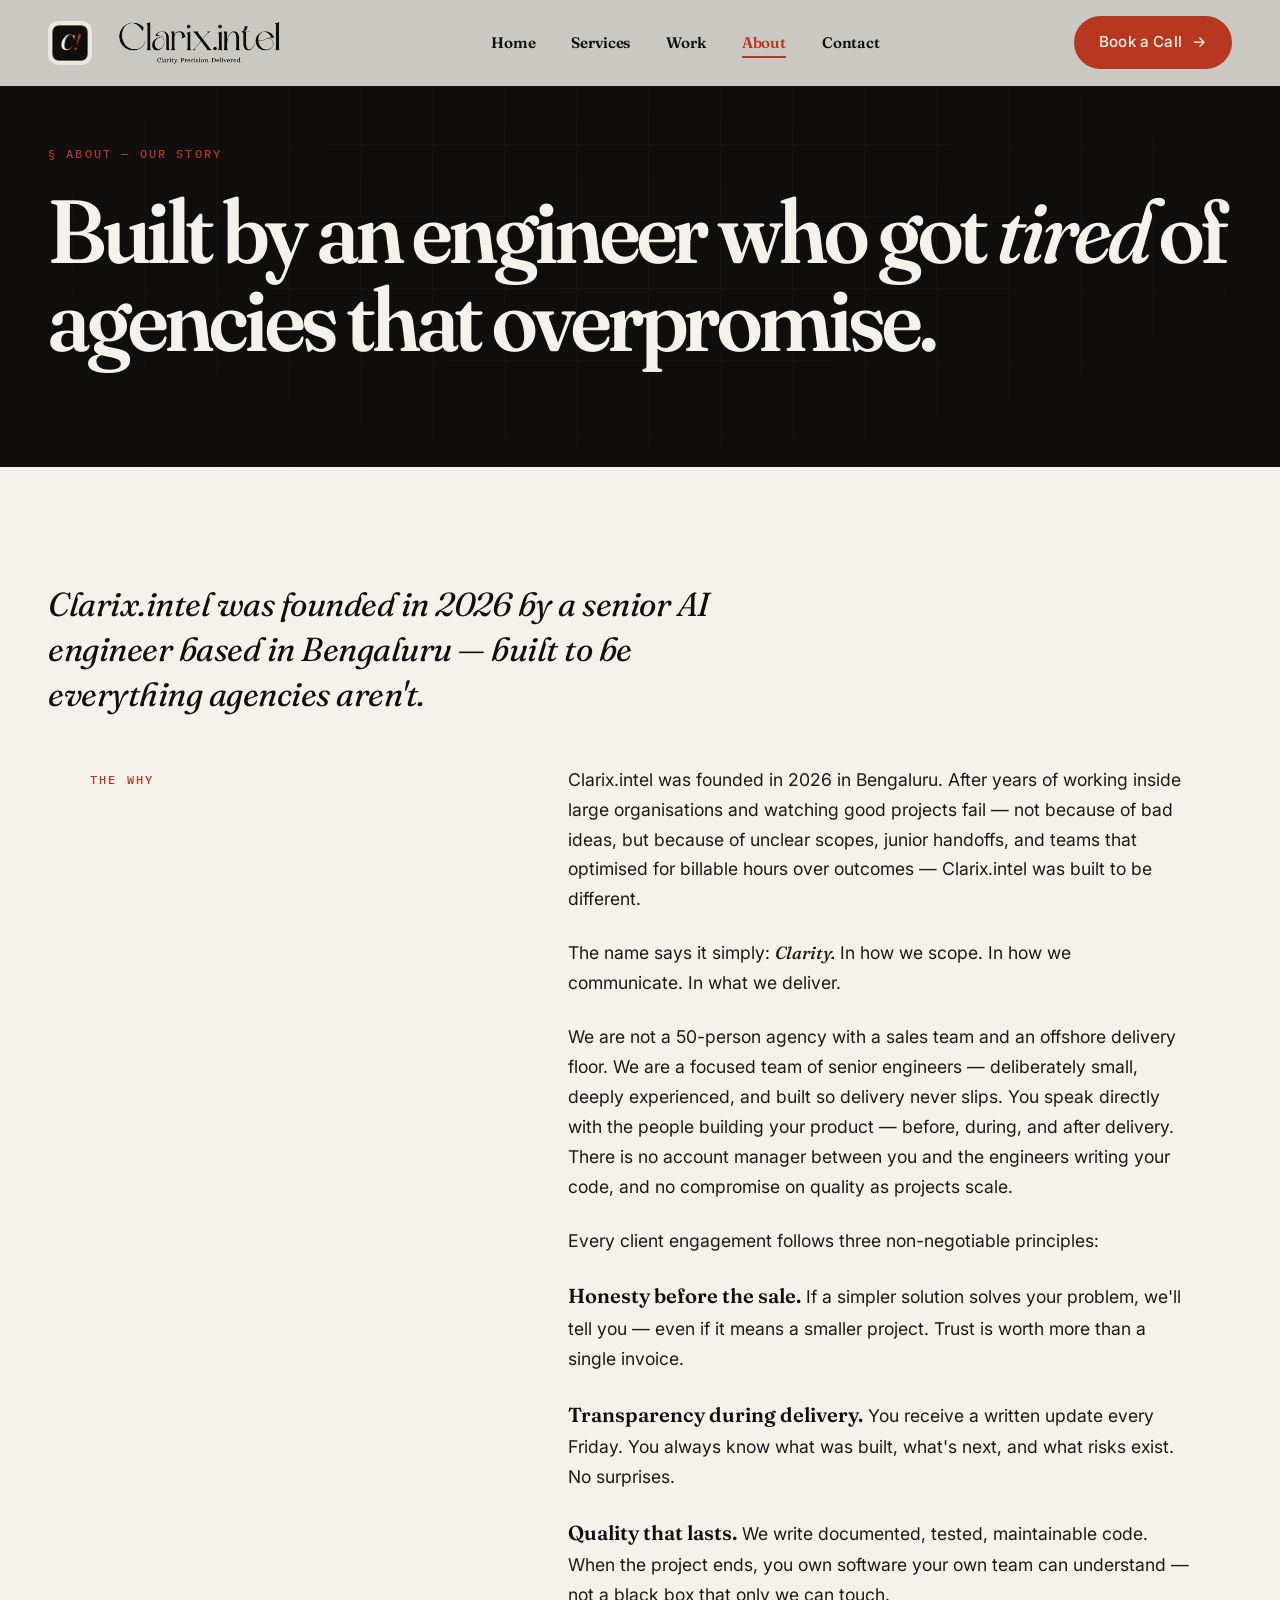
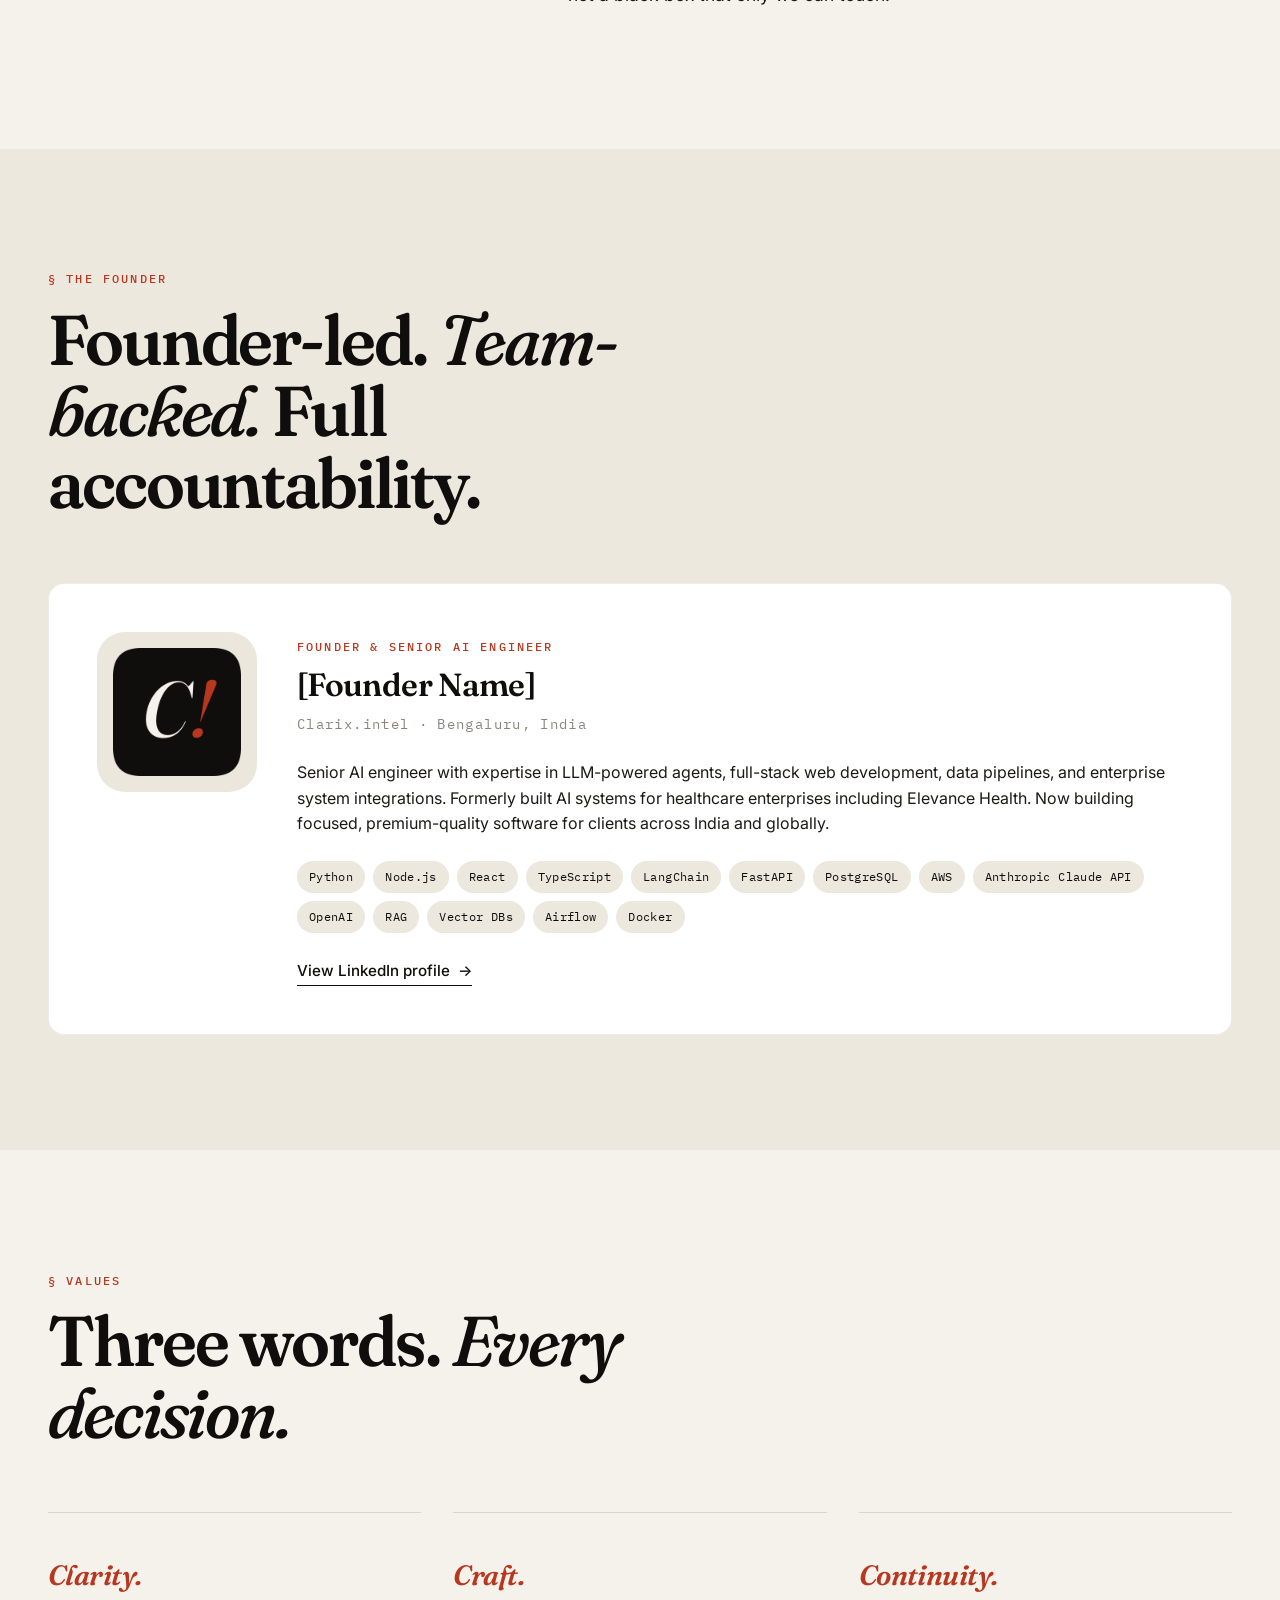
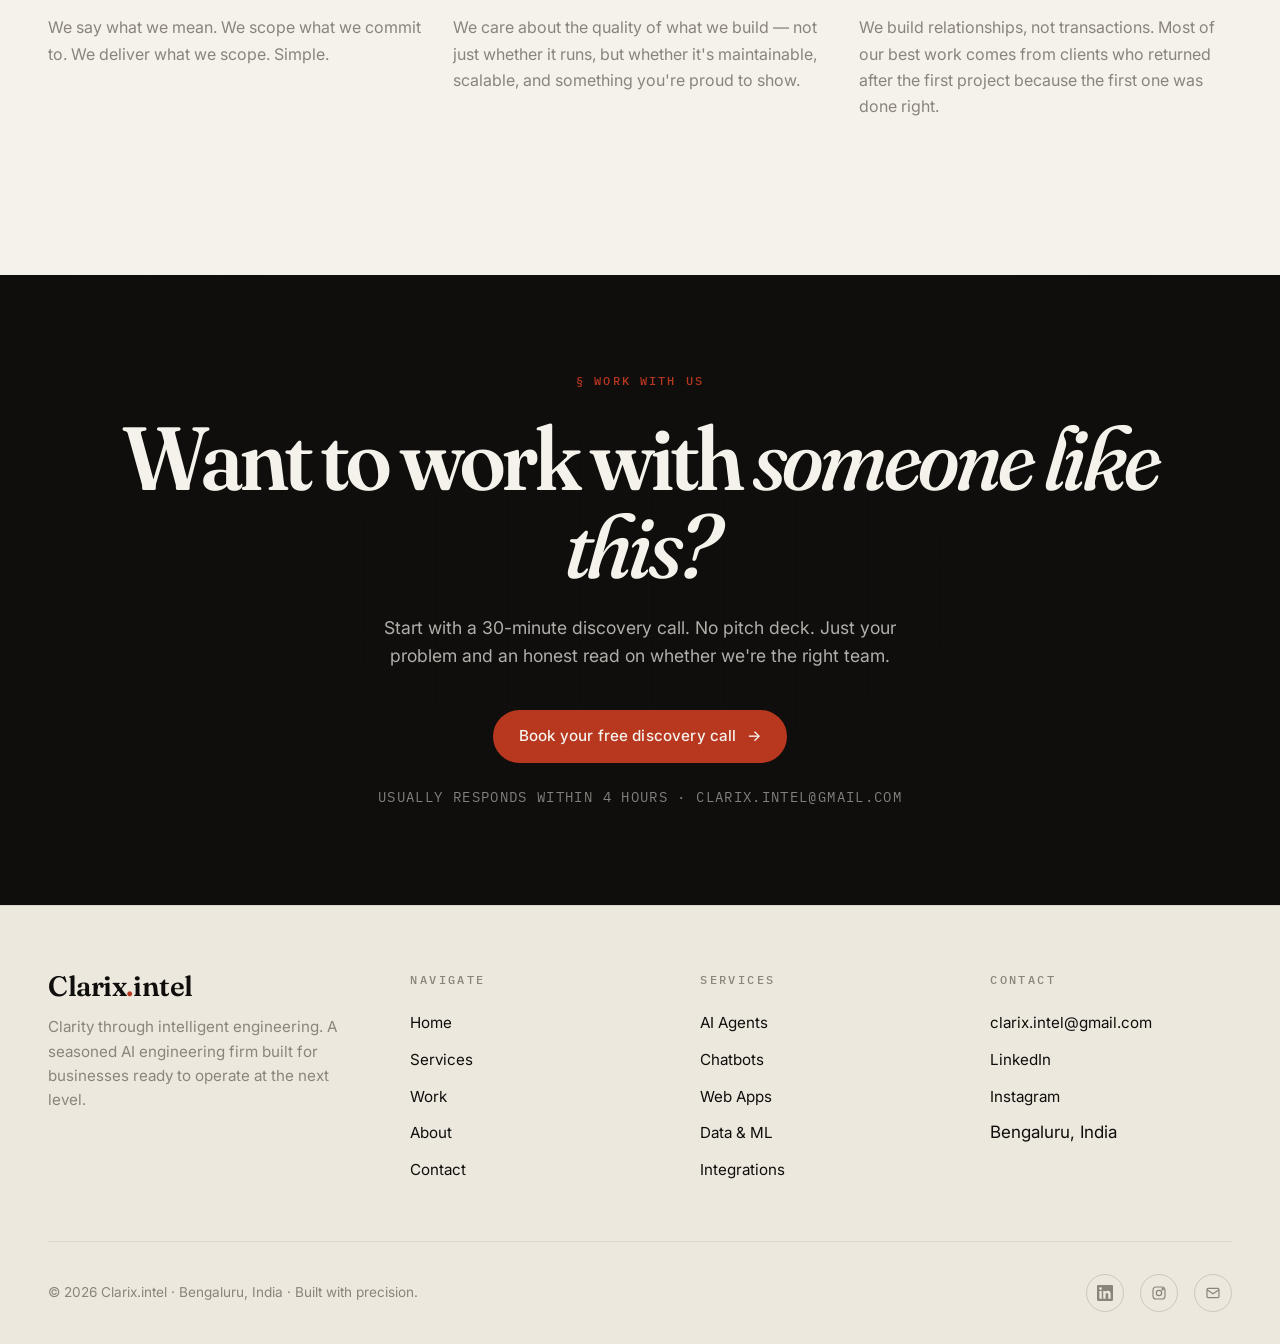
==== Portfolio/about.html @ 2ab8d665 "add Clarix project files" ====
<!DOCTYPE html>
<html lang="en">
<head>
    <meta charset="UTF-8" />
    <meta name="viewport" content="width=device-width, initial-scale=1.0" />
    <title>About — Clarix.intel</title>
    <meta name="description" content="Clarix.intel was founded in 2026 by a senior AI engineer based in Bengaluru, built for clarity, craft, and continuity." />
    <link rel="preconnect" href="https://fonts.googleapis.com" />
    <link rel="preconnect" href="https://fonts.gstatic.com" crossorigin />
    <link href="https://fonts.googleapis.com/css2?family=Fraunces:ital,opsz,wght,SOFT,WONK@0,9..144,300..700,0..100,0..1;1,9..144,300..700,0..100,0..1&family=Inter:wght@300;400;500;600;700&family=IBM+Plex+Mono:wght@400;500;600&display=swap" rel="stylesheet" />
    <link rel="stylesheet" href="styles.css" />
</head>
<body data-page="about">

    <!-- NAV -->
    <nav class="nav">
        <div class="nav-inner">
            <a href="index.html" class="nav-brand" aria-label="Clarix.intel — home">
                <img class="nav-brand-mark" src="clarix-icon.png" alt="" />
                <img src="clarix-wordmark.png" alt="Clarix.intel" class="nav-brand-img" />
            </a>
            <ul class="nav-links">
                <li><a href="index.html" data-page="home">Home</a></li>
                <li><a href="services.html" data-page="services">Services</a></li>
                <li><a href="work.html" data-page="work">Work</a></li>
                <li><a href="about.html" data-page="about">About</a></li>
                <li><a href="contact.html" data-page="contact">Contact</a></li>
            </ul>
            <div class="nav-cta">
                <a href="contact.html" class="btn btn-rust">Book a Call <span class="arrow">→</span></a>
                <button class="nav-toggle" aria-label="Toggle menu">
                    <span></span><span></span><span></span>
                </button>
            </div>
        </div>
    </nav>

    <div class="mobile-menu">
        <a href="index.html" data-page="home">Home</a>
        <a href="services.html" data-page="services">Services</a>
        <a href="work.html" data-page="work">Work</a>
        <a href="about.html" data-page="about">About</a>
        <a href="contact.html" data-page="contact">Contact</a>
        <a href="contact.html" class="btn btn-rust">Book a Call →</a>
    </div>

    <!-- PAGE HEADER -->
    <header class="page-header">
        <div class="hero-grid-bg"></div>
        <div class="container page-header-inner">
            <span class="eyebrow eyebrow-rust mb-md reveal" style="display:block; margin-bottom:1.5rem;">§ ABOUT — OUR STORY</span>
            <h1 class="display-xl reveal reveal-delay-1">Built by an engineer who got <em>tired</em> of agencies that overpromise.</h1>
        </div>
    </header>

    <!-- ABOUT BODY -->
    <section class="section">
        <div class="container">
            <p class="about-lede reveal">Clarix.intel was founded in 2026 by a senior AI engineer based in Bengaluru — built to be everything agencies aren't.</p>

            <div class="about-body">
                <div class="reveal">
                    <span class="eyebrow eyebrow-rust">THE WHY</span>
                </div>
                <div class="reveal reveal-delay-1">
                    <p>Clarix.intel was founded in 2026 in Bengaluru. After years of working inside large organisations and watching good projects fail — not because of bad ideas, but because of unclear scopes, junior handoffs, and teams that optimised for billable hours over outcomes — Clarix.intel was built to be different.</p>

                    <p>The name says it simply: <em>Clarity.</em> In how we scope. In how we communicate. In what we deliver.</p>

                    <p>We are not a 50-person agency with a sales team and an offshore delivery floor. We are a focused team of senior engineers — deliberately small, deeply experienced, and built so delivery never slips. You speak directly with the people building your product — before, during, and after delivery. There is no account manager between you and the engineers writing your code, and no compromise on quality as projects scale.</p>

                    <p>Every client engagement follows three non-negotiable principles:</p>

                    <p><strong>Honesty before the sale.</strong> If a simpler solution solves your problem, we'll tell you — even if it means a smaller project. Trust is worth more than a single invoice.</p>

                    <p><strong>Transparency during delivery.</strong> You receive a written update every Friday. You always know what was built, what's next, and what risks exist. No surprises.</p>

                    <p><strong>Quality that lasts.</strong> We write documented, tested, maintainable code. When the project ends, you own software your own team can understand — not a black box that only we can touch.</p>
                </div>
            </div>
        </div>
    </section>

    <!-- FOUNDER CARD -->
    <section class="section section-cream-2">
        <div class="container">
            <div class="section-head reveal">
                <div class="section-head-text">
                    <span class="eyebrow eyebrow-rust">§ THE FOUNDER</span>
                    <h2 class="display-lg">Founder-led. <em>Team-backed.</em> Full accountability.</h2>
                </div>
            </div>

            <div class="founder-card reveal">
                <div class="founder-avatar"><img src="clarix-icon.png" alt="Clarix.intel mark" /></div>
                <div class="founder-info">
                    <span class="eyebrow eyebrow-rust">FOUNDER &amp; SENIOR AI ENGINEER</span>
                    <h3>[Founder Name]</h3>
                    <div class="role">Clarix.intel · Bengaluru, India</div>
                    <p>Senior AI engineer with expertise in LLM-powered agents, full-stack web development, data pipelines, and enterprise system integrations. Formerly built AI systems for healthcare enterprises including Elevance Health. Now building focused, premium-quality software for clients across India and globally.</p>
                    <div class="skill-tags">
                        <span>Python</span>
                        <span>Node.js</span>
                        <span>React</span>
                        <span>TypeScript</span>
                        <span>LangChain</span>
                        <span>FastAPI</span>
                        <span>PostgreSQL</span>
                        <span>AWS</span>
                        <span>Anthropic Claude API</span>
                        <span>OpenAI</span>
                        <span>RAG</span>
                        <span>Vector DBs</span>
                        <span>Airflow</span>
                        <span>Docker</span>
                    </div>
                    <a href="https://www.linkedin.com/in/clarix-intel-0b2a25404" target="_blank" rel="noopener" class="text-link">View LinkedIn profile <span>→</span></a>
                </div>
            </div>
        </div>
    </section>

    <!-- VALUES -->
    <section class="section">
        <div class="container">
            <div class="section-head reveal">
                <div class="section-head-text">
                    <span class="eyebrow eyebrow-rust">§ VALUES</span>
                    <h2 class="display-lg">Three words. <em>Every decision.</em></h2>
                </div>
            </div>

            <div class="grid grid-3">
                <div class="value-card reveal">
                    <h3><span>Clarity.</span></h3>
                    <p>We say what we mean. We scope what we commit to. We deliver what we scope. Simple.</p>
                </div>
                <div class="value-card reveal reveal-delay-1">
                    <h3><span>Craft.</span></h3>
                    <p>We care about the quality of what we build — not just whether it runs, but whether it's maintainable, scalable, and something you're proud to show.</p>
                </div>
                <div class="value-card reveal reveal-delay-2">
                    <h3><span>Continuity.</span></h3>
                    <p>We build relationships, not transactions. Most of our best work comes from clients who returned after the first project because the first one was done right.</p>
                </div>
            </div>
        </div>
    </section>

    <!-- BOTTOM CTA -->
    <section class="big-cta">
        <div class="hero-grid-bg" style="opacity:0.35"></div>
        <div class="container" style="position:relative; z-index:2">
            <div class="reveal">
                <span class="eyebrow eyebrow-rust mb-md" style="display:block; margin-bottom:1.5rem;">§ WORK WITH US</span>
                <h2 class="display-xl">Want to work with <em>someone like this?</em></h2>
                <p>Start with a 30-minute discovery call. No pitch deck. Just your problem and an honest read on whether we're the right team.</p>
                <a href="contact.html" class="btn btn-rust">Book your free discovery call <span class="arrow">→</span></a>
                <div class="small-note">USUALLY RESPONDS WITHIN 4 HOURS · CLARIX.INTEL@GMAIL.COM</div>
            </div>
        </div>
    </section>

    <!-- FOOTER -->
    <footer class="footer">
        <div class="container">
            <div class="footer-main">
                <div class="footer-brand">
                    <div class="display-sm">Clarix<span class="text-rust">.</span>intel</div>
                    <p>Clarity through intelligent engineering. A seasoned AI engineering firm built for businesses ready to operate at the next level.</p>
                </div>
                <div class="footer-col">
                    <h4>Navigate</h4>
                    <ul>
                        <li><a href="index.html">Home</a></li>
                        <li><a href="services.html">Services</a></li>
                        <li><a href="work.html">Work</a></li>
                        <li><a href="about.html">About</a></li>
                        <li><a href="contact.html">Contact</a></li>
                    </ul>
                </div>
                <div class="footer-col">
                    <h4>Services</h4>
                    <ul>
                        <li><a href="services.html#agents">AI Agents</a></li>
                        <li><a href="services.html#chatbots">Chatbots</a></li>
                        <li><a href="services.html#webapps">Web Apps</a></li>
                        <li><a href="services.html#data">Data &amp; ML</a></li>
                        <li><a href="services.html#integrations">Integrations</a></li>
                    </ul>
                </div>
                <div class="footer-col">
                    <h4>Contact</h4>
                    <ul>
                        <li><a href="mailto:clarix.intel@gmail.com">clarix.intel@gmail.com</a></li>
                        <li><a href="https://www.linkedin.com/in/clarix-intel-0b2a25404" target="_blank" rel="noopener">LinkedIn</a></li>
                        <li><a href="https://instagram.com/clarix.intel" target="_blank" rel="noopener">Instagram</a></li>
                        <li>Bengaluru, India</li>
                    </ul>
                </div>
            </div>
            <div class="footer-bottom">
                <span>© 2026 Clarix.intel · Bengaluru, India · Built with precision.</span>
                <div class="footer-socials">
                    <a href="https://www.linkedin.com/in/clarix-intel-0b2a25404" aria-label="LinkedIn" target="_blank" rel="noopener">
                        <svg width="16" height="16" viewBox="0 0 24 24" fill="currentColor"><path d="M20.45 20.45h-3.55v-5.57c0-1.33-.03-3.04-1.85-3.04-1.85 0-2.14 1.45-2.14 2.94v5.67H9.35V9h3.41v1.56h.05c.48-.9 1.64-1.85 3.37-1.85 3.6 0 4.27 2.37 4.27 5.45v6.29zM5.34 7.43a2.06 2.06 0 1 1 0-4.12 2.06 2.06 0 0 1 0 4.12zM7.12 20.45H3.56V9h3.56v11.45zM22.22 0H1.77C.79 0 0 .77 0 1.72v20.56C0 23.23.79 24 1.77 24h20.45C23.2 24 24 23.23 24 22.28V1.72C24 .77 23.2 0 22.22 0z"/></svg>
                    </a>
                    <a href="https://instagram.com/clarix.intel" aria-label="Instagram" target="_blank" rel="noopener">
                        <svg width="16" height="16" viewBox="0 0 24 24" fill="none" stroke="currentColor" stroke-width="1.8"><rect x="3" y="3" width="18" height="18" rx="5"/><circle cx="12" cy="12" r="4"/><circle cx="17.5" cy="6.5" r="1" fill="currentColor"/></svg>
                    </a>
                    <a href="mailto:clarix.intel@gmail.com" aria-label="Email">
                        <svg width="16" height="16" viewBox="0 0 24 24" fill="none" stroke="currentColor" stroke-width="1.8"><rect x="3" y="5" width="18" height="14" rx="2"/><path d="m3 7 9 6 9-6"/></svg>
                    </a>
                </div>
            </div>
        </div>
    </footer>

    <script src="script.js"></script>
</body>
</html>
---- Portfolio/styles.css ----
/* ============================================
   CLARIX.INTEL — Editorial Portfolio Stylesheet
   Palette sourced from Concept 01 — Editorial Mark
   ============================================ */

:root {
    --ink: #0F0E0C;
    --ink-soft: #1C1A17;
    --rust: #B8371F;
    --rust-deep: #8F2815;
    --cream: #F5F2EC;
    --cream-2: #EDE8DE;
    --cream-3: #E4DED1;
    --stone: #8A847A;
    --stone-soft: #B8B2A6;
    --white: #FFFFFF;

    --font-display: "Fraunces", "Playfair Display", Georgia, serif;
    --font-body: "Inter", -apple-system, BlinkMacSystemFont, "Segoe UI", sans-serif;
    --font-mono: "IBM Plex Mono", "JetBrains Mono", ui-monospace, monospace;

    --max: 1280px;
    --gutter: clamp(1.25rem, 4vw, 3rem);

    --ease: cubic-bezier(0.22, 1, 0.36, 1);
    --ease-out: cubic-bezier(0.16, 1, 0.3, 1);
}

* { margin: 0; padding: 0; box-sizing: border-box; }

html {
    scroll-behavior: smooth;
    -webkit-font-smoothing: antialiased;
    -moz-osx-font-smoothing: grayscale;
}

body {
    font-family: var(--font-body);
    background: var(--cream);
    color: var(--ink);
    font-size: 17px;
    line-height: 1.6;
    overflow-x: hidden;
}

a { color: inherit; text-decoration: none; }
img { max-width: 100%; display: block; }
button { font-family: inherit; cursor: pointer; border: none; background: none; }

/* ============================================
   TYPOGRAPHY
   ============================================ */

.display {
    font-family: var(--font-display);
    font-weight: 600;
    letter-spacing: -0.02em;
    line-height: 1.02;
    font-variation-settings: "SOFT" 50, "WONK" 1;
}

.display-xl {
    font-family: var(--font-display);
    font-weight: 600;
    font-size: clamp(2.75rem, 7vw, 6.25rem);
    letter-spacing: -0.035em;
    line-height: 0.98;
    font-variation-settings: "SOFT" 50, "WONK" 1;
}

.display-lg {
    font-family: var(--font-display);
    font-weight: 600;
    font-size: clamp(2.25rem, 5.5vw, 4.5rem);
    letter-spacing: -0.03em;
    line-height: 1.02;
    font-variation-settings: "SOFT" 50, "WONK" 1;
}

.display-md {
    font-family: var(--font-display);
    font-weight: 600;
    font-size: clamp(1.75rem, 3.5vw, 2.75rem);
    letter-spacing: -0.02em;
    line-height: 1.1;
}

.display-sm {
    font-family: var(--font-display);
    font-weight: 600;
    font-size: clamp(1.35rem, 2.2vw, 1.75rem);
    letter-spacing: -0.015em;
    line-height: 1.2;
}

.eyebrow {
    font-family: var(--font-mono);
    font-size: 0.75rem;
    font-weight: 500;
    letter-spacing: 0.18em;
    text-transform: uppercase;
    color: var(--stone);
}

.eyebrow-rust { color: var(--rust); }
.eyebrow-cream { color: var(--cream); }

.italic { font-style: italic; }

em, .accent-italic {
    font-style: italic;
    font-family: var(--font-display);
    font-weight: 500;
}

/* ============================================
   LAYOUT
   ============================================ */

.container {
    max-width: var(--max);
    margin: 0 auto;
    padding-left: var(--gutter);
    padding-right: var(--gutter);
}

.section {
    padding: clamp(4rem, 9vw, 7.5rem) 0;
    position: relative;
}

.section-tight { padding: clamp(3rem, 6vw, 5rem) 0; }

.section-dark {
    background: var(--ink);
    color: var(--cream);
}

.section-cream-2 { background: var(--cream-2); }

.grid { display: grid; gap: 2rem; }
.grid-2 { grid-template-columns: repeat(2, 1fr); }
.grid-3 { grid-template-columns: repeat(3, 1fr); }
.grid-4 { grid-template-columns: repeat(4, 1fr); }
.grid-5 { grid-template-columns: repeat(5, 1fr); }

@media (max-width: 960px) {
    .grid-5, .grid-4 { grid-template-columns: repeat(2, 1fr); }
    .grid-3 { grid-template-columns: 1fr; }
}

@media (max-width: 640px) {
    .grid-2, .grid-4 { grid-template-columns: 1fr; }
}

.flex { display: flex; }
.flex-center { display: flex; align-items: center; justify-content: center; }
.flex-between { display: flex; align-items: center; justify-content: space-between; }
.flex-col { display: flex; flex-direction: column; }
.gap-1 { gap: 1rem; }
.gap-2 { gap: 2rem; }

/* ============================================
   NAVBAR
   ============================================ */

.nav {
    position: fixed;
    top: 0; left: 0; right: 0;
    z-index: 100;
    padding: 1rem 0;
    background: rgba(245, 242, 236, 0.82);
    backdrop-filter: blur(18px) saturate(160%);
    -webkit-backdrop-filter: blur(18px) saturate(160%);
    border-bottom: 1px solid transparent;
    transition: all 0.35s var(--ease);
}

.nav.scrolled {
    border-bottom-color: rgba(15, 14, 12, 0.08);
    padding: 0.6rem 0;
}

.nav-inner {
    max-width: var(--max);
    margin: 0 auto;
    padding: 0 var(--gutter);
    display: flex;
    align-items: center;
    justify-content: space-between;
    gap: 2rem;
}

.nav-brand {
    font-family: var(--font-display);
    font-weight: 700;
    font-size: 1.5rem;
    letter-spacing: -0.02em;
    color: var(--ink);
    display: flex;
    align-items: center;
    gap: 0.65rem;
    font-variation-settings: "SOFT" 100, "WONK" 1;
}

.nav-brand .dot {
    color: var(--rust);
    font-weight: 700;
}

.nav-brand-img {
    height: 52px;
    width: auto;
    display: block;
    transition: opacity 0.3s ease, height 0.35s var(--ease);
}

.nav-brand:hover .nav-brand-img { opacity: 0.85; }

.nav.scrolled .nav-brand-img { height: 44px; }

@media (max-width: 720px) {
    .nav-brand-img { height: 44px; }
    .nav.scrolled .nav-brand-img { height: 36px; }
    .nav-brand-mark { width: 38px; height: 38px; }
    .nav.scrolled .nav-brand-mark { width: 34px; height: 34px; }
}

@media (max-width: 480px) {
    .nav-brand-img { height: 36px; }
    .nav.scrolled .nav-brand-img { height: 30px; }
    .nav-brand-mark { width: 32px; height: 32px; }
}

.nav-brand-mark {
    width: 44px;
    height: 44px;
    border-radius: 10px;
    display: block;
    object-fit: contain;
    transition: transform 0.4s var(--ease);
}

.nav-brand:hover .nav-brand-mark { transform: rotate(-6deg) scale(1.04); }

.nav.scrolled .nav-brand-mark { width: 38px; height: 38px; }

.nav-links {
    display: flex;
    align-items: center;
    gap: 2.25rem;
    list-style: none;
}

.nav-links a {
    font-family: var(--font-display);
    font-size: 0.95rem;
    font-weight: 600;
    letter-spacing: -0.01em;
    color: var(--ink);
    position: relative;
    padding: 0.25rem 0;
    transition: color 0.25s ease;
}

.nav-links a::after {
    content: "";
    position: absolute;
    bottom: -2px;
    left: 0;
    width: 0;
    height: 1.5px;
    background: var(--rust);
    transition: width 0.35s var(--ease);
}

.nav-links a:hover::after,
.nav-links a.active::after { width: 100%; }
.nav-links a.active { color: var(--rust); }

.nav-cta { display: flex; align-items: center; gap: 1rem; }

.nav-toggle {
    display: none;
    width: 44px; height: 44px;
    position: relative;
    border: 1px solid var(--ink);
    border-radius: 50%;
    background: transparent;
}

.nav-toggle span {
    position: absolute;
    left: 11px; right: 11px;
    height: 1.5px;
    background: var(--ink);
    transition: all 0.35s var(--ease);
}

.nav-toggle span:nth-child(1) { top: 16px; }
.nav-toggle span:nth-child(2) { top: 22px; }
.nav-toggle span:nth-child(3) { top: 28px; }

.nav-toggle.open span:nth-child(1) { top: 22px; transform: rotate(45deg); }
.nav-toggle.open span:nth-child(2) { opacity: 0; }
.nav-toggle.open span:nth-child(3) { top: 22px; transform: rotate(-45deg); }

@media (max-width: 900px) {
    .nav-links, .nav-cta .btn { display: none; }
    .nav-toggle { display: block; }
}

.mobile-menu {
    position: fixed;
    top: 0; left: 0;
    width: 100%; height: 100vh;
    background: var(--cream);
    z-index: 99;
    padding: 6rem 2rem 2rem;
    transform: translateY(-100%);
    transition: transform 0.5s var(--ease);
    display: flex;
    flex-direction: column;
    gap: 0;
}

.mobile-menu.open { transform: translateY(0); }

.mobile-menu a {
    font-family: var(--font-display);
    font-size: 2.5rem;
    font-weight: 600;
    color: var(--ink);
    padding: 1rem 0;
    border-bottom: 1px solid rgba(15, 14, 12, 0.1);
    letter-spacing: -0.02em;
}

.mobile-menu a:last-child { border-bottom: none; }

.mobile-menu .btn {
    margin-top: 2rem;
    align-self: flex-start;
    font-family: var(--font-body);
    font-size: 1rem;
    padding: 1rem 2rem;
    border-radius: 999px;
}

/* ============================================
   BUTTONS
   ============================================ */

.btn {
    display: inline-flex;
    align-items: center;
    gap: 0.65rem;
    padding: 0.9rem 1.6rem;
    font-size: 0.95rem;
    font-weight: 500;
    letter-spacing: 0.01em;
    border-radius: 999px;
    transition: all 0.35s var(--ease);
    cursor: pointer;
    white-space: nowrap;
    position: relative;
    overflow: hidden;
}

.btn-primary {
    background: var(--ink);
    color: var(--cream);
}

.btn-primary:hover {
    background: var(--rust);
    transform: translateY(-1px);
}

.btn-rust {
    background: var(--rust);
    color: var(--cream);
}

.btn-rust:hover {
    background: var(--rust-deep);
    transform: translateY(-1px);
}

.btn-outline {
    background: transparent;
    color: var(--ink);
    border: 1px solid var(--ink);
}

.btn-outline:hover {
    background: var(--ink);
    color: var(--cream);
}

.btn-outline-cream {
    background: transparent;
    color: var(--cream);
    border: 1px solid rgba(245, 242, 236, 0.4);
}

.btn-outline-cream:hover {
    background: var(--cream);
    color: var(--ink);
    border-color: var(--cream);
}

.btn .arrow {
    display: inline-block;
    transition: transform 0.35s var(--ease);
}

.btn:hover .arrow { transform: translateX(4px); }

.text-link {
    display: inline-flex;
    align-items: center;
    gap: 0.5rem;
    font-size: 0.95rem;
    font-weight: 500;
    color: var(--ink);
    border-bottom: 1px solid var(--ink);
    padding-bottom: 2px;
    transition: all 0.3s ease;
}

.text-link:hover {
    color: var(--rust);
    border-color: var(--rust);
    gap: 0.75rem;
}

/* ============================================
   HERO
   ============================================ */

.hero {
    position: relative;
    min-height: 100vh;
    padding: 10rem 0 6rem;
    background: var(--ink);
    color: var(--cream);
    overflow: hidden;
    display: flex;
    align-items: center;
}

.hero-inner {
    position: relative;
    z-index: 2;
    max-width: var(--max);
    margin: 0 auto;
    padding: 0 var(--gutter);
    width: 100%;
}

.hero-meta {
    display: flex;
    gap: 2rem;
    align-items: center;
    margin-bottom: 3rem;
    flex-wrap: wrap;
}

.hero-meta .eyebrow { color: var(--stone-soft); }

.hero-meta .pulse {
    width: 8px; height: 8px;
    background: var(--rust);
    border-radius: 50%;
    position: relative;
    display: inline-block;
    margin-right: 0.5rem;
    box-shadow: 0 0 0 0 rgba(184, 55, 31, 0.6);
    animation: pulse 2.2s infinite;
}

@keyframes pulse {
    0% { box-shadow: 0 0 0 0 rgba(184, 55, 31, 0.6); }
    70% { box-shadow: 0 0 0 14px rgba(184, 55, 31, 0); }
    100% { box-shadow: 0 0 0 0 rgba(184, 55, 31, 0); }
}

.hero h1 {
    max-width: 16ch;
    margin-bottom: 2rem;
}

.hero h1 em {
    color: var(--rust);
    font-style: italic;
    font-weight: 500;
}

.hero-sub {
    font-size: clamp(1.05rem, 1.4vw, 1.25rem);
    line-height: 1.55;
    color: rgba(245, 242, 236, 0.75);
    max-width: 58ch;
    margin-bottom: 3rem;
    font-weight: 300;
}

.hero-ctas {
    display: flex;
    gap: 1rem;
    flex-wrap: wrap;
}

.hero-decor {
    position: absolute;
    top: 0; right: 0;
    width: 55%;
    height: 100%;
    z-index: 1;
    opacity: 0.9;
    pointer-events: none;
}

.hero-mark {
    position: absolute;
    right: clamp(-2rem, 3vw, 4rem);
    top: 50%;
    transform: translateY(-50%);
    width: clamp(260px, 32vw, 520px);
    height: clamp(260px, 32vw, 520px);
    animation: float 16s ease-in-out infinite;
}

@keyframes float {
    0%, 100% { transform: translateY(-50%) rotate(0deg); }
    50% { transform: translateY(-52%) rotate(3deg); }
}

.hero-grid-bg {
    position: absolute;
    inset: 0;
    background-image:
        linear-gradient(rgba(245, 242, 236, 0.035) 1px, transparent 1px),
        linear-gradient(90deg, rgba(245, 242, 236, 0.035) 1px, transparent 1px);
    background-size: 72px 72px;
    mask-image: radial-gradient(ellipse 80% 80% at 50% 50%, black, transparent);
    -webkit-mask-image: radial-gradient(ellipse 80% 80% at 50% 50%, black, transparent);
}

.hero-bottom {
    display: flex;
    align-items: flex-end;
    justify-content: space-between;
    margin-top: 4rem;
    padding-top: 2rem;
    border-top: 1px solid rgba(245, 242, 236, 0.12);
    flex-wrap: wrap;
    gap: 2rem;
}

.hero-stat { max-width: 18ch; }
.hero-stat .num {
    font-family: var(--font-display);
    font-size: 2.5rem;
    font-weight: 600;
    color: var(--cream);
    letter-spacing: -0.02em;
    line-height: 1;
    display: block;
    margin-bottom: 0.5rem;
}
.hero-stat .lbl {
    font-size: 0.9rem;
    color: rgba(245, 242, 236, 0.6);
    line-height: 1.4;
}

@media (max-width: 900px) {
    .hero { min-height: auto; padding: 8rem 0 4rem; }
    .hero-decor { opacity: 0.35; width: 100%; }
    .hero-mark { right: -20%; }
}

/* ============================================
   PAGE HEADER (non-hero pages)
   ============================================ */

.page-header {
    background: var(--ink);
    color: var(--cream);
    padding: 9rem 0 5rem;
    position: relative;
    overflow: hidden;
}

.page-header .hero-grid-bg { opacity: 0.6; }

.page-header h1 {
    max-width: 22ch;
    margin-bottom: 1.5rem;
}

.page-header .hero-sub { margin-bottom: 0; }

.page-header-inner { position: relative; z-index: 2; }

/* ============================================
   MARQUEE / TRUST BAR
   ============================================ */

.marquee {
    background: var(--cream-2);
    padding: 1.5rem 0;
    overflow: hidden;
    border-top: 1px solid rgba(15, 14, 12, 0.06);
    border-bottom: 1px solid rgba(15, 14, 12, 0.06);
}

.marquee-track {
    display: flex;
    white-space: nowrap;
    animation: marquee 40s linear infinite;
    gap: 3rem;
    width: fit-content;
}

.marquee-item {
    font-family: var(--font-mono);
    font-size: 0.8rem;
    letter-spacing: 0.2em;
    text-transform: uppercase;
    color: var(--ink);
    display: inline-flex;
    align-items: center;
    gap: 3rem;
}

.marquee-item::after {
    content: "•";
    color: var(--rust);
}

@keyframes marquee {
    from { transform: translateX(0); }
    to { transform: translateX(-50%); }
}

/* ============================================
   SECTION HEAD
   ============================================ */

.section-head {
    margin-bottom: 4rem;
    display: flex;
    align-items: flex-end;
    justify-content: space-between;
    gap: 3rem;
    flex-wrap: wrap;
}

.section-head-text { max-width: 60ch; }
.section-head h2 { margin-top: 0.75rem; }
.section-head p {
    margin-top: 1.25rem;
    color: var(--stone);
    font-size: 1.05rem;
    line-height: 1.6;
}

.section-head-dark p { color: rgba(245, 242, 236, 0.7); }

/* ============================================
   SERVICE TILES (home)
   ============================================ */

.service-tiles {
    display: grid;
    grid-template-columns: repeat(5, 1fr);
    gap: 0;
    border-top: 1px solid rgba(15, 14, 12, 0.12);
}

.service-tile {
    padding: 2.25rem 1.75rem;
    border-right: 1px solid rgba(15, 14, 12, 0.12);
    border-bottom: 1px solid rgba(15, 14, 12, 0.12);
    transition: background 0.4s var(--ease);
    position: relative;
    cursor: pointer;
    display: flex;
    flex-direction: column;
    justify-content: space-between;
    min-height: 260px;
}

.service-tile:last-child { border-right: 1px solid rgba(15, 14, 12, 0.12); }

.service-tile:hover {
    background: var(--ink);
    color: var(--cream);
}

.service-tile:hover .service-tile-num { color: var(--rust); }
.service-tile:hover .service-tile-arrow { opacity: 1; transform: translate(4px, -4px); }

.service-tile-head {
    display: flex;
    justify-content: space-between;
    align-items: flex-start;
    margin-bottom: 3rem;
}

.service-tile-num {
    font-family: var(--font-mono);
    font-size: 0.75rem;
    letter-spacing: 0.15em;
    color: var(--stone);
    transition: color 0.3s ease;
}

.service-tile-arrow {
    opacity: 0;
    transition: all 0.35s var(--ease);
    font-size: 1.2rem;
}

.service-tile h3 {
    font-family: var(--font-display);
    font-size: 1.4rem;
    font-weight: 600;
    letter-spacing: -0.015em;
    margin-bottom: 0.75rem;
    line-height: 1.15;
}

.service-tile p {
    font-size: 0.95rem;
    color: inherit;
    opacity: 0.75;
    line-height: 1.5;
}

@media (max-width: 1100px) {
    .service-tiles { grid-template-columns: repeat(2, 1fr); }
}

@media (max-width: 560px) {
    .service-tiles { grid-template-columns: 1fr; }
}

/* ============================================
   DIFFERENTIATOR CARDS
   ============================================ */

.diff-grid {
    display: grid;
    grid-template-columns: repeat(2, 1fr);
    gap: 1.25rem;
}

@media (max-width: 760px) {
    .diff-grid { grid-template-columns: 1fr; }
}

.diff-card {
    background: var(--white);
    padding: 2.25rem;
    border-radius: 12px;
    border: 1px solid rgba(15, 14, 12, 0.08);
    position: relative;
    transition: transform 0.4s var(--ease), border-color 0.4s var(--ease);
}

.diff-card:hover {
    transform: translateY(-4px);
    border-color: var(--rust);
}

.diff-card-num {
    font-family: var(--font-display);
    font-size: 3rem;
    font-weight: 600;
    color: var(--rust);
    letter-spacing: -0.03em;
    line-height: 1;
    margin-bottom: 1.5rem;
    display: block;
}

.diff-card h3 {
    font-family: var(--font-display);
    font-size: 1.5rem;
    font-weight: 600;
    letter-spacing: -0.015em;
    margin-bottom: 1rem;
    line-height: 1.15;
}

.diff-card p {
    font-size: 0.98rem;
    line-height: 1.6;
    color: var(--stone);
}

/* ============================================
   PROCESS / TIMELINE
   ============================================ */

.process {
    display: grid;
    grid-template-columns: repeat(4, 1fr);
    gap: 0;
    position: relative;
    counter-reset: step;
}

.process-step {
    padding: 2rem 1.5rem 2rem 0;
    position: relative;
    border-top: 2px solid var(--rust);
}

.process-step::before {
    content: "";
    position: absolute;
    top: -7px; left: 0;
    width: 12px; height: 12px;
    border-radius: 50%;
    background: var(--rust);
}

.process-step:nth-child(even) { padding-top: 4rem; }

.process-step .num {
    font-family: var(--font-mono);
    font-size: 0.85rem;
    letter-spacing: 0.2em;
    color: var(--rust);
    margin-bottom: 1rem;
    display: block;
}

.process-step h3 {
    font-family: var(--font-display);
    font-size: 1.4rem;
    font-weight: 600;
    letter-spacing: -0.015em;
    margin-bottom: 0.75rem;
    line-height: 1.2;
}

.process-step h3 .time {
    font-family: var(--font-body);
    font-size: 0.85rem;
    font-weight: 400;
    color: var(--stone);
    font-style: normal;
    display: block;
    margin-top: 0.25rem;
    letter-spacing: 0;
}

.process-step p {
    font-size: 0.95rem;
    color: var(--stone);
    line-height: 1.55;
    max-width: 32ch;
}

@media (max-width: 900px) {
    .process { grid-template-columns: 1fr; }
    .process-step { border-top: none; border-left: 2px solid var(--rust); padding: 1rem 0 1rem 2rem; }
    .process-step::before { top: 8px; left: -7px; }
    .process-step:nth-child(even) { padding-top: 1rem; }
}

/* ============================================
   TESTIMONIAL
   ============================================ */

.testimonial {
    background: var(--ink);
    color: var(--cream);
    padding: 6rem 0;
    position: relative;
}

.testimonial-inner {
    max-width: 900px;
    margin: 0 auto;
    padding: 0 var(--gutter);
    border-left: 3px solid var(--rust);
    padding-left: 2.5rem;
}

.testimonial blockquote {
    font-family: var(--font-display);
    font-size: clamp(1.5rem, 2.8vw, 2.25rem);
    font-weight: 500;
    line-height: 1.25;
    letter-spacing: -0.015em;
    margin-bottom: 1.75rem;
    font-style: italic;
}

.testimonial cite {
    font-family: var(--font-mono);
    font-size: 0.85rem;
    letter-spacing: 0.15em;
    text-transform: uppercase;
    color: rgba(245, 242, 236, 0.6);
    font-style: normal;
}

/* ============================================
   BIG CTA
   ============================================ */

.big-cta {
    background: var(--ink);
    color: var(--cream);
    padding: 6rem 0;
    text-align: center;
    position: relative;
    overflow: hidden;
}

.big-cta h2 { max-width: 20ch; margin: 0 auto 1.5rem; }
.big-cta p {
    max-width: 48ch;
    margin: 0 auto 2.5rem;
    color: rgba(245, 242, 236, 0.7);
    font-size: 1.1rem;
}
.big-cta .small-note {
    margin-top: 1.5rem;
    font-size: 0.85rem;
    color: rgba(245, 242, 236, 0.5);
    font-family: var(--font-mono);
    letter-spacing: 0.1em;
}

/* ============================================
   FOOTER
   ============================================ */

.footer {
    background: var(--cream-2);
    padding: 4rem 0 2rem;
    border-top: 1px solid rgba(15, 14, 12, 0.08);
}

.footer-main {
    display: grid;
    grid-template-columns: 1.3fr 1fr 1fr 1fr;
    gap: 3rem;
    padding-bottom: 3rem;
    border-bottom: 1px solid rgba(15, 14, 12, 0.08);
}

.footer-brand .display-sm { margin-bottom: 0.75rem; }
.footer-brand p {
    color: var(--stone);
    font-size: 0.95rem;
    max-width: 32ch;
}

.footer-col h4 {
    font-family: var(--font-mono);
    font-size: 0.75rem;
    letter-spacing: 0.2em;
    text-transform: uppercase;
    color: var(--stone);
    margin-bottom: 1.25rem;
    font-weight: 500;
}

.footer-col ul { list-style: none; }
.footer-col li { margin-bottom: 0.6rem; }
.footer-col a {
    font-size: 0.95rem;
    transition: color 0.25s ease;
}

.footer-col a:hover { color: var(--rust); }

.footer-bottom {
    padding-top: 2rem;
    display: flex;
    justify-content: space-between;
    align-items: center;
    font-size: 0.85rem;
    color: var(--stone);
    flex-wrap: wrap;
    gap: 1rem;
}

.footer-socials {
    display: flex;
    gap: 1rem;
}

.footer-socials a {
    width: 38px; height: 38px;
    border: 1px solid rgba(15, 14, 12, 0.15);
    border-radius: 50%;
    display: inline-flex;
    align-items: center;
    justify-content: center;
    transition: all 0.3s ease;
}

.footer-socials a:hover {
    background: var(--ink);
    color: var(--cream);
    border-color: var(--ink);
}

@media (max-width: 900px) {
    .footer-main { grid-template-columns: 1fr 1fr; }
}

@media (max-width: 560px) {
    .footer-main { grid-template-columns: 1fr; gap: 2rem; }
}

/* ============================================
   SERVICES PAGE — SERVICE BLOCKS
   ============================================ */

.service-block {
    padding: clamp(4rem, 7vw, 6rem) 0;
    border-bottom: 1px solid rgba(15, 14, 12, 0.08);
}

.service-block:nth-child(even) {
    background: var(--cream-2);
}

.service-block-inner {
    display: grid;
    grid-template-columns: 0.9fr 1.3fr;
    gap: 4rem;
    align-items: start;
}

@media (max-width: 960px) {
    .service-block-inner { grid-template-columns: 1fr; gap: 2.5rem; }
}

.service-block-label {
    position: sticky;
    top: 7rem;
}

.service-block-label .eyebrow { margin-bottom: 1rem; }
.service-block-label h2 { margin-bottom: 1.75rem; }
.service-block-meta {
    display: flex;
    flex-direction: column;
    gap: 1rem;
    padding-top: 1.75rem;
    border-top: 1px solid rgba(15, 14, 12, 0.12);
}

.meta-row {
    display: flex;
    justify-content: space-between;
    gap: 1rem;
    padding: 0.5rem 0;
    font-size: 0.9rem;
}

.meta-row .lbl {
    font-family: var(--font-mono);
    font-size: 0.72rem;
    letter-spacing: 0.15em;
    text-transform: uppercase;
    color: var(--stone);
}

.meta-row .val {
    font-weight: 500;
    text-align: right;
}

.service-block-body h3 {
    font-family: var(--font-mono);
    font-size: 0.75rem;
    letter-spacing: 0.18em;
    text-transform: uppercase;
    color: var(--rust);
    margin: 2rem 0 1rem;
    font-weight: 500;
}

.service-block-body h3:first-child { margin-top: 0; }

.service-block-body p {
    font-size: 1.05rem;
    line-height: 1.65;
    color: var(--ink-soft);
    margin-bottom: 1rem;
}

.service-block-body ul {
    list-style: none;
    padding: 0;
    display: grid;
    gap: 0.6rem;
}

.service-block-body li {
    font-size: 1rem;
    line-height: 1.55;
    padding-left: 1.5rem;
    position: relative;
    color: var(--ink-soft);
}

.service-block-body li::before {
    content: "";
    position: absolute;
    left: 0; top: 0.65em;
    width: 10px; height: 1px;
    background: var(--rust);
}

/* ============================================
   RETAINER TABLE
   ============================================ */

.retainer-table {
    background: var(--white);
    border-radius: 16px;
    overflow: hidden;
    border: 1px solid rgba(15, 14, 12, 0.1);
    box-shadow: 0 4px 24px rgba(15, 14, 12, 0.04);
}

.retainer-head {
    display: grid;
    grid-template-columns: 1.3fr 1fr 1fr 1fr;
    background: var(--ink);
    color: var(--cream);
}

.retainer-head > div {
    padding: 2rem 1.5rem;
    border-right: 1px solid rgba(245, 242, 236, 0.08);
}

.retainer-head > div:last-child { border-right: none; }

.retainer-head .plan-name {
    font-family: var(--font-display);
    font-size: 1.5rem;
    font-weight: 600;
    letter-spacing: -0.015em;
    margin-bottom: 0.5rem;
}

.retainer-head .plan-price {
    font-family: var(--font-mono);
    font-size: 0.9rem;
    color: rgba(245, 242, 236, 0.7);
}

.retainer-head .plan-featured { background: var(--rust); }

.retainer-row {
    display: grid;
    grid-template-columns: 1.3fr 1fr 1fr 1fr;
    border-top: 1px solid rgba(15, 14, 12, 0.08);
}

.retainer-row > div {
    padding: 1.25rem 1.5rem;
    border-right: 1px solid rgba(15, 14, 12, 0.08);
    font-size: 0.95rem;
}

.retainer-row > div:first-child {
    font-weight: 500;
    color: var(--ink);
}

.retainer-row > div:not(:first-child) {
    text-align: center;
    color: var(--stone);
}

.retainer-row > div:last-child { border-right: none; }

.retainer-row .check { color: var(--rust); font-weight: 600; }

.retainer-row .best-for {
    font-size: 0.85rem !important;
    color: var(--ink) !important;
    font-weight: 500;
}

@media (max-width: 900px) {
    .retainer-head, .retainer-row { grid-template-columns: 1fr; }
    .retainer-head > div, .retainer-row > div {
        border-right: none;
        border-bottom: 1px solid rgba(15, 14, 12, 0.08);
    }
    .retainer-head > div:last-child, .retainer-row > div:last-child { border-bottom: none; }
    .retainer-row > div:not(:first-child) { text-align: left; }
    .retainer-row > div:not(:first-child)::before {
        content: attr(data-label) ": ";
        font-family: var(--font-mono);
        font-size: 0.72rem;
        letter-spacing: 0.15em;
        text-transform: uppercase;
        color: var(--stone);
        margin-right: 0.5rem;
    }
}

.retainer-note {
    font-size: 0.85rem;
    color: var(--stone);
    margin-top: 1.5rem;
    text-align: center;
    font-style: italic;
}

/* ============================================
   ABOUT PAGE
   ============================================ */

.about-lede {
    font-family: var(--font-display);
    font-size: clamp(1.5rem, 2.6vw, 2.1rem);
    font-weight: 400;
    line-height: 1.35;
    letter-spacing: -0.015em;
    color: var(--ink);
    margin-bottom: 3rem;
    max-width: 32ch;
    font-style: italic;
}

.about-body {
    display: grid;
    grid-template-columns: 1fr 1.5fr;
    gap: 4rem;
    max-width: 1100px;
    margin: 0 auto;
}

@media (max-width: 800px) {
    .about-body { grid-template-columns: 1fr; gap: 2.5rem; }
}

.about-body p {
    font-size: 1.1rem;
    line-height: 1.7;
    color: var(--ink-soft);
    margin-bottom: 1.5rem;
}

.about-body p strong {
    font-weight: 600;
    color: var(--ink);
    font-family: var(--font-display);
    font-size: 1.15em;
}

.founder-card {
    background: var(--white);
    border-radius: 16px;
    padding: 3rem;
    border: 1px solid rgba(15, 14, 12, 0.08);
    display: grid;
    grid-template-columns: auto 1fr;
    gap: 2.5rem;
    align-items: start;
}

@media (max-width: 720px) {
    .founder-card { grid-template-columns: 1fr; padding: 2rem; gap: 1.5rem; }
}

.founder-avatar {
    width: 160px;
    height: 160px;
    border-radius: 28px;
    overflow: hidden;
    flex-shrink: 0;
    display: block;
}

.founder-avatar img {
    width: 100%;
    height: 100%;
    object-fit: cover;
    display: block;
}

.founder-info .eyebrow { margin-bottom: 0.75rem; }
.founder-info h3 {
    font-family: var(--font-display);
    font-size: 2rem;
    font-weight: 600;
    letter-spacing: -0.02em;
    margin-bottom: 0.25rem;
}
.founder-info .role {
    font-family: var(--font-mono);
    font-size: 0.85rem;
    letter-spacing: 0.1em;
    color: var(--stone);
    margin-bottom: 1.5rem;
}

.founder-info p {
    font-size: 1rem;
    line-height: 1.6;
    color: var(--ink-soft);
    margin-bottom: 1.5rem;
}

.skill-tags {
    display: flex;
    flex-wrap: wrap;
    gap: 0.5rem;
    margin-bottom: 1.5rem;
}

.skill-tags span {
    font-family: var(--font-mono);
    font-size: 0.75rem;
    padding: 0.4rem 0.75rem;
    background: var(--cream-2);
    border-radius: 999px;
    color: var(--ink);
    letter-spacing: 0.03em;
}

.value-card {
    padding: 2.5rem 0;
    border-top: 1px solid rgba(15, 14, 12, 0.12);
}

.value-card h3 {
    font-family: var(--font-display);
    font-size: 1.75rem;
    font-weight: 600;
    letter-spacing: -0.02em;
    margin-bottom: 1rem;
}

.value-card h3 span { color: var(--rust); font-style: italic; }

.value-card p {
    font-size: 1rem;
    line-height: 1.65;
    color: var(--stone);
}

/* ============================================
   WORK / CASE STUDIES
   ============================================ */

.case-study {
    padding: clamp(4rem, 7vw, 6.5rem) 0;
    border-bottom: 1px solid rgba(15, 14, 12, 0.08);
    position: relative;
}

.case-study:nth-child(even) { background: var(--cream-2); }

.case-inner {
    display: grid;
    grid-template-columns: 1fr 1.6fr;
    gap: 4rem;
}

@media (max-width: 900px) {
    .case-inner { grid-template-columns: 1fr; gap: 2rem; }
}

.case-meta {
    position: sticky;
    top: 7rem;
}

.case-num {
    font-family: var(--font-display);
    font-size: 5rem;
    font-weight: 600;
    color: var(--rust);
    line-height: 1;
    letter-spacing: -0.03em;
    margin-bottom: 1.5rem;
}

.case-meta h2 { margin-bottom: 2rem; max-width: 18ch; }

.case-tags {
    display: flex;
    flex-wrap: wrap;
    gap: 0.5rem;
    margin-bottom: 1.5rem;
}

.case-tag {
    font-family: var(--font-mono);
    font-size: 0.72rem;
    padding: 0.4rem 0.85rem;
    border: 1px solid rgba(15, 14, 12, 0.2);
    border-radius: 999px;
    letter-spacing: 0.08em;
    text-transform: uppercase;
}

.case-industry {
    font-family: var(--font-mono);
    font-size: 0.8rem;
    letter-spacing: 0.15em;
    text-transform: uppercase;
    color: var(--stone);
}

.case-body h3 {
    font-family: var(--font-mono);
    font-size: 0.75rem;
    letter-spacing: 0.18em;
    text-transform: uppercase;
    color: var(--rust);
    margin: 2rem 0 1rem;
    font-weight: 500;
}

.case-body h3:first-child { margin-top: 0; }

.case-body p {
    font-size: 1.1rem;
    line-height: 1.65;
    color: var(--ink-soft);
    margin-bottom: 1.25rem;
}

.case-outcomes {
    list-style: none;
    display: grid;
    gap: 1rem;
    padding: 1.5rem 0;
}

.case-outcomes li {
    display: flex;
    gap: 1rem;
    align-items: flex-start;
    padding: 1rem 0;
    border-bottom: 1px dashed rgba(15, 14, 12, 0.15);
    font-size: 1.05rem;
    line-height: 1.4;
}

.case-outcomes li::before {
    content: counter(outcome-count, decimal-leading-zero);
    counter-increment: outcome-count;
    font-family: var(--font-mono);
    font-size: 0.75rem;
    color: var(--rust);
    letter-spacing: 0.1em;
    padding-top: 0.25rem;
    flex-shrink: 0;
}

.case-outcomes { counter-reset: outcome-count; }

.case-stack {
    padding: 1.25rem 1.5rem;
    background: var(--white);
    border-radius: 12px;
    border: 1px solid rgba(15, 14, 12, 0.08);
    font-family: var(--font-mono);
    font-size: 0.85rem;
    color: var(--ink-soft);
    line-height: 1.6;
    margin-top: 1.5rem;
}

.case-study:nth-child(even) .case-stack { background: var(--cream); }

.case-stack strong {
    color: var(--rust);
    font-weight: 500;
    display: block;
    font-size: 0.72rem;
    letter-spacing: 0.15em;
    text-transform: uppercase;
    margin-bottom: 0.5rem;
}

/* ============================================
   CONTACT PAGE
   ============================================ */

.contact-grid {
    display: grid;
    grid-template-columns: 1.1fr 1fr;
    gap: 4rem;
}

@media (max-width: 900px) {
    .contact-grid { grid-template-columns: 1fr; gap: 3rem; }
}

.contact-form {
    background: var(--white);
    padding: 3rem;
    border-radius: 16px;
    border: 1px solid rgba(15, 14, 12, 0.08);
}

@media (max-width: 560px) {
    .contact-form { padding: 2rem 1.5rem; }
}

.form-group { margin-bottom: 1.5rem; }

.form-group label {
    display: block;
    font-family: var(--font-mono);
    font-size: 0.72rem;
    letter-spacing: 0.15em;
    text-transform: uppercase;
    color: var(--stone);
    margin-bottom: 0.65rem;
    font-weight: 500;
}

.form-group label .req { color: var(--rust); }

.form-group input,
.form-group select,
.form-group textarea {
    width: 100%;
    padding: 0.95rem 1rem;
    border: 1px solid rgba(15, 14, 12, 0.15);
    border-radius: 8px;
    font-family: var(--font-body);
    font-size: 1rem;
    color: var(--ink);
    background: var(--cream);
    transition: border-color 0.25s ease, background 0.25s ease;
}

.form-group input:focus,
.form-group select:focus,
.form-group textarea:focus {
    outline: none;
    border-color: var(--rust);
    background: var(--white);
}

.form-group textarea { resize: vertical; min-height: 130px; }

.form-group select { appearance: none; background-image: url("data:image/svg+xml,%3Csvg xmlns='http://www.w3.org/2000/svg' width='12' height='8' viewBox='0 0 12 8'%3E%3Cpath d='M1 1l5 5 5-5' stroke='%230F0E0C' stroke-width='1.5' fill='none'/%3E%3C/svg%3E"); background-repeat: no-repeat; background-position: right 1rem center; padding-right: 2.5rem; }

.form-group.error input,
.form-group.error select,
.form-group.error textarea { border-color: var(--rust); background: rgba(184, 55, 31, 0.04); }

.form-group .error-msg {
    display: none;
    font-size: 0.8rem;
    color: var(--rust);
    margin-top: 0.4rem;
    font-family: var(--font-mono);
    letter-spacing: 0.05em;
}

.form-group.error .error-msg { display: block; }

.form-submit {
    margin-top: 1rem;
    width: 100%;
    justify-content: center;
    padding: 1.1rem;
    font-size: 1rem;
}

.form-privacy-note {
    margin-top: 1rem;
    font-size: 0.78rem;
    line-height: 1.5;
    color: var(--stone);
    font-family: var(--font-mono);
    letter-spacing: 0.01em;
    text-align: center;
}

.form-captcha {
    display: flex;
    justify-content: center;
    margin: 0.5rem 0 1rem;
}

.form-captcha .h-captcha {
    display: inline-block;
    transform-origin: center;
}

@media (max-width: 380px) {
    .form-captcha .h-captcha { transform: scale(0.88); }
}

.form-success {
    display: none;
    padding: 2rem;
    background: var(--ink);
    color: var(--cream);
    border-radius: 12px;
    text-align: center;
}

.form-success.show { display: block; }
.form-success h3 {
    font-family: var(--font-display);
    font-size: 1.75rem;
    margin-bottom: 0.75rem;
    letter-spacing: -0.015em;
}
.form-success p { color: rgba(245, 242, 236, 0.7); }

.contact-aside h3 {
    font-family: var(--font-display);
    font-size: 1.75rem;
    font-weight: 600;
    letter-spacing: -0.015em;
    margin-bottom: 1rem;
}

.contact-aside p {
    color: var(--stone);
    margin-bottom: 2rem;
}

.calendly-placeholder {
    background: var(--ink);
    color: var(--cream);
    border-radius: 16px;
    padding: 3rem 2rem;
    text-align: center;
    margin-bottom: 2.5rem;
    position: relative;
    overflow: hidden;
}

.calendly-placeholder h4 {
    font-family: var(--font-display);
    font-size: 1.5rem;
    margin-bottom: 0.75rem;
    letter-spacing: -0.015em;
}

.calendly-placeholder p {
    color: rgba(245, 242, 236, 0.7);
    margin-bottom: 1.5rem;
    font-size: 0.95rem;
}

.contact-details {
    border-top: 1px solid rgba(15, 14, 12, 0.1);
    padding-top: 2rem;
}

.contact-details ul { list-style: none; }
.contact-details li {
    padding: 0.75rem 0;
    font-size: 1rem;
    display: flex;
    align-items: center;
    gap: 0.75rem;
    border-bottom: 1px dashed rgba(15, 14, 12, 0.1);
}
.contact-details li:last-child { border-bottom: none; }

.contact-details li .icn {
    width: 22px; flex-shrink: 0;
    color: var(--rust);
    font-family: var(--font-mono);
    font-size: 0.8rem;
}

.contact-details a:hover { color: var(--rust); }

/* ============================================
   ANIMATIONS — SCROLL REVEAL
   ============================================ */

.reveal {
    opacity: 0;
    transform: translateY(30px);
    transition: opacity 0.9s var(--ease-out), transform 0.9s var(--ease-out);
}

.reveal.in-view {
    opacity: 1;
    transform: translateY(0);
}

.reveal-delay-1 { transition-delay: 0.08s; }
.reveal-delay-2 { transition-delay: 0.16s; }
.reveal-delay-3 { transition-delay: 0.24s; }
.reveal-delay-4 { transition-delay: 0.32s; }
.reveal-delay-5 { transition-delay: 0.4s; }

@media (prefers-reduced-motion: reduce) {
    .reveal { opacity: 1; transform: none; transition: none; }
    .hero-mark, .marquee-track, .pulse { animation: none; }
    * { transition-duration: 0.001ms !important; }
}

/* ============================================
   UTILITIES
   ============================================ */

.text-rust { color: var(--rust); }
.text-cream { color: var(--cream); }
.text-stone { color: var(--stone); }
.text-center { text-align: center; }
.mt-0 { margin-top: 0; }
.mb-0 { margin-bottom: 0; }
.mb-sm { margin-bottom: 1rem; }
.mb-md { margin-bottom: 2rem; }
.mb-lg { margin-bottom: 3rem; }

.divider {
    height: 1px;
    background: rgba(15, 14, 12, 0.1);
    margin: 2rem 0;
}

.divider-dark { background: rgba(245, 242, 236, 0.12); }

::selection { background: var(--rust); color: var(--cream); }
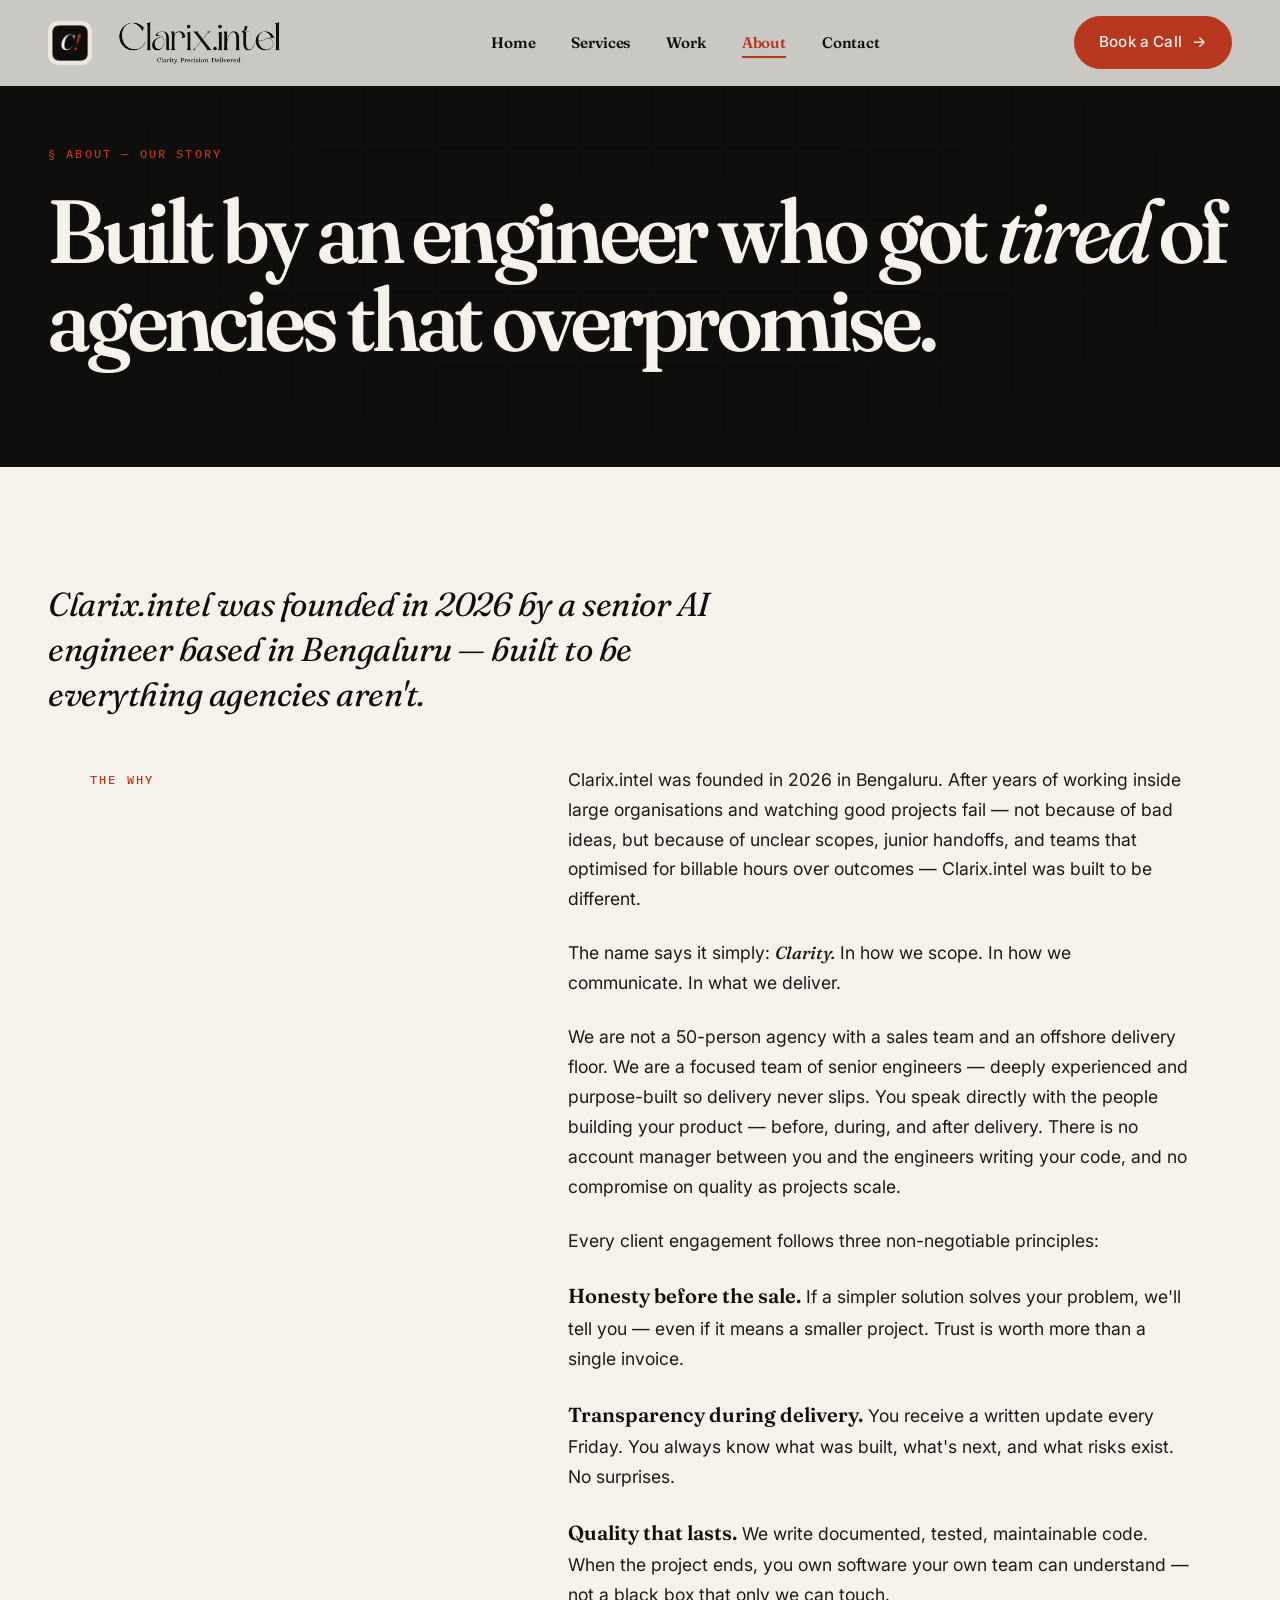
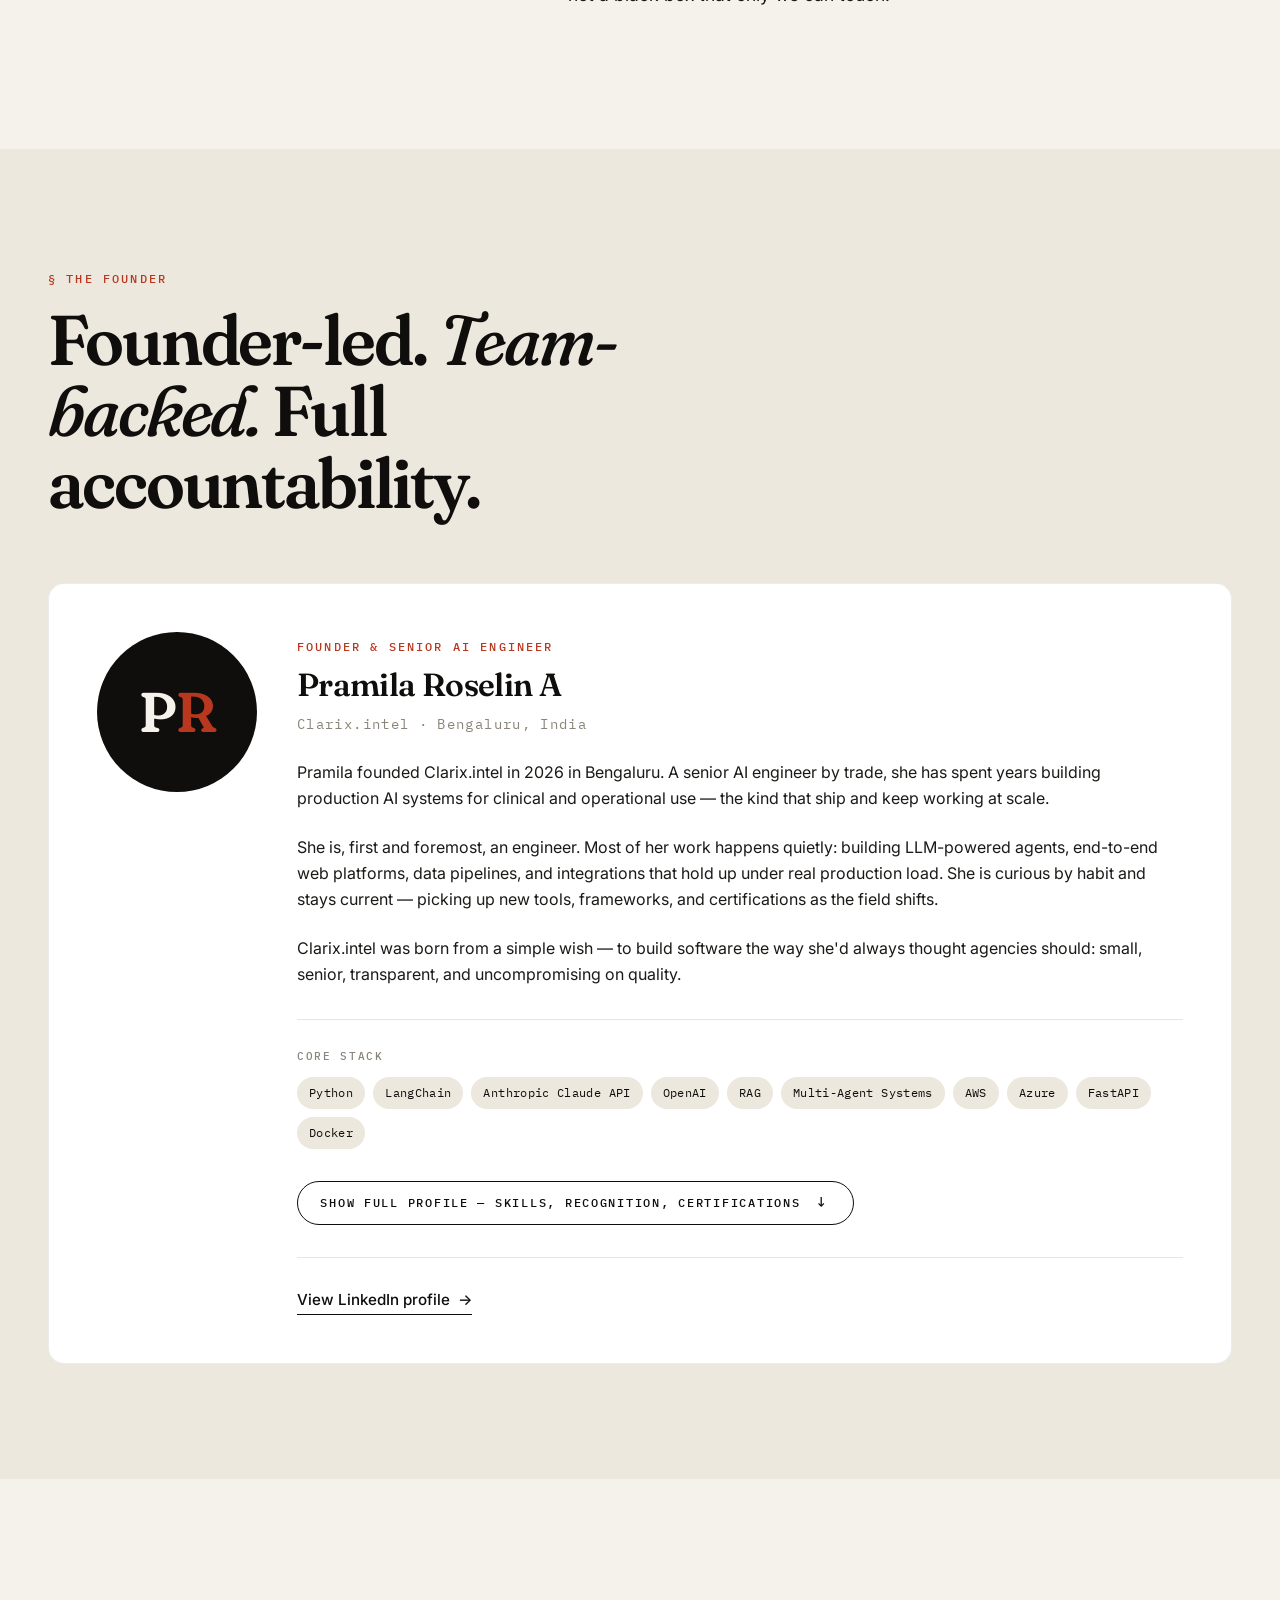
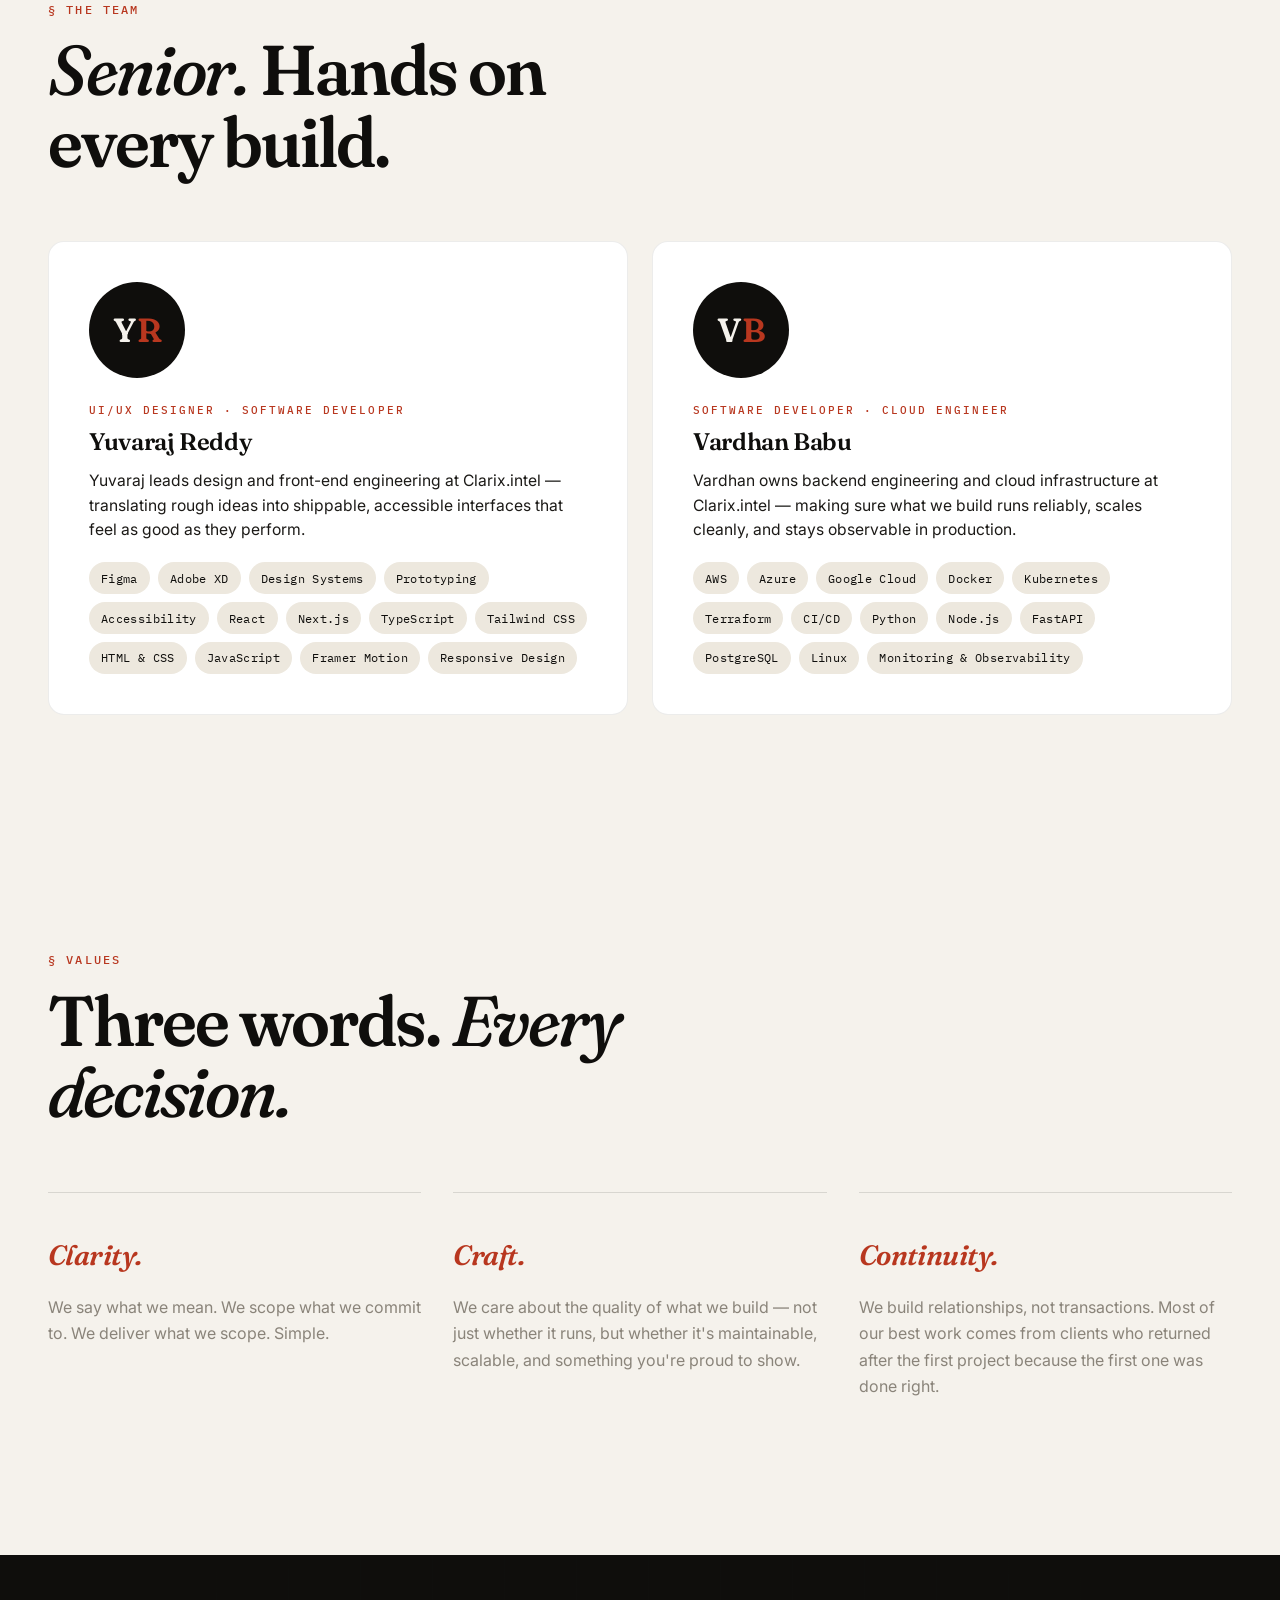
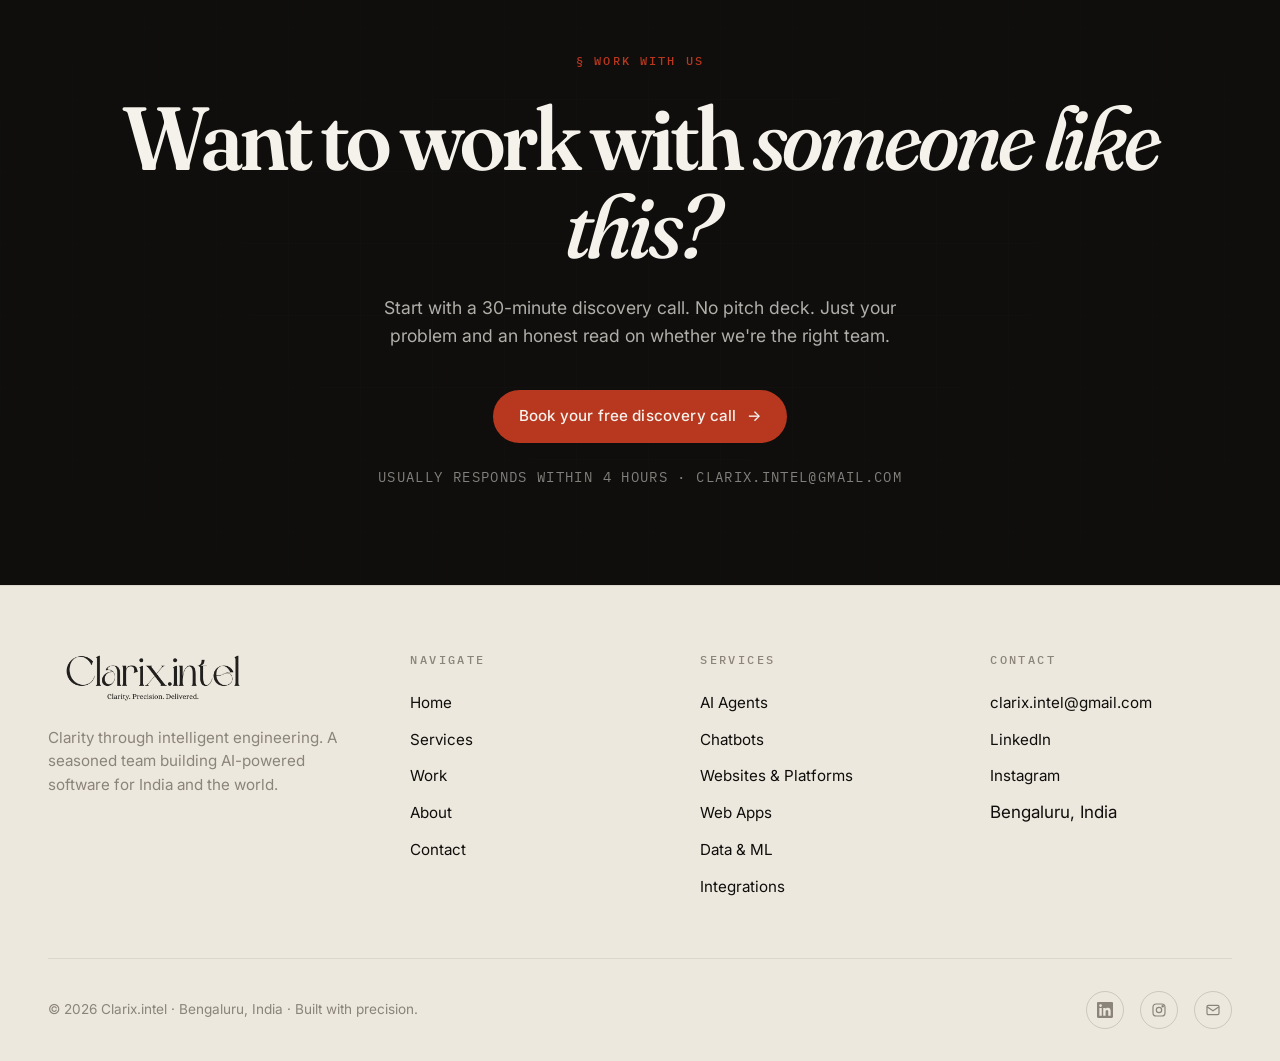
==== commit 54f244dc: "Refactor contact and index pages; update service offerings and descriptions - Updated contact sectio" ====
--- a/Portfolio/about.html
+++ b/Portfolio/about.html
@@ -67,7 +67,7 @@
 
                     <p>The name says it simply: <em>Clarity.</em> In how we scope. In how we communicate. In what we deliver.</p>
 
-                    <p>We are not a 50-person agency with a sales team and an offshore delivery floor. We are a focused team of senior engineers — deliberately small, deeply experienced, and built so delivery never slips. You speak directly with the people building your product — before, during, and after delivery. There is no account manager between you and the engineers writing your code, and no compromise on quality as projects scale.</p>
+                    <p>We are not a 50-person agency with a sales team and an offshore delivery floor. We are a focused team of senior engineers — deeply experienced and purpose-built so delivery never slips. You speak directly with the people building your product — before, during, and after delivery. There is no account manager between you and the engineers writing your code, and no compromise on quality as projects scale.</p>
 
                     <p>Every client engagement follows three non-negotiable principles:</p>
 
@@ -92,30 +92,269 @@
             </div>
 
             <div class="founder-card reveal">
-                <div class="founder-avatar"><img src="clarix-icon.png" alt="Clarix.intel mark" /></div>
+                <!--
+                    PHOTO SWAP: drop a square portrait (e.g. pramila.jpg) into the Portfolio folder
+                    and replace the span below with: <img src="pramila.jpg" alt="Pramila Roselin A" />
+                -->
+                <div class="founder-avatar">P<span class="accent">R</span></div>
                 <div class="founder-info">
                     <span class="eyebrow eyebrow-rust">FOUNDER &amp; SENIOR AI ENGINEER</span>
-                    <h3>[Founder Name]</h3>
+                    <h3>Pramila Roselin A</h3>
                     <div class="role">Clarix.intel · Bengaluru, India</div>
-                    <p>Senior AI engineer with expertise in LLM-powered agents, full-stack web development, data pipelines, and enterprise system integrations. Formerly built AI systems for healthcare enterprises including Elevance Health. Now building focused, premium-quality software for clients across India and globally.</p>
-                    <div class="skill-tags">
-                        <span>Python</span>
-                        <span>Node.js</span>
-                        <span>React</span>
-                        <span>TypeScript</span>
-                        <span>LangChain</span>
-                        <span>FastAPI</span>
-                        <span>PostgreSQL</span>
-                        <span>AWS</span>
-                        <span>Anthropic Claude API</span>
-                        <span>OpenAI</span>
-                        <span>RAG</span>
-                        <span>Vector DBs</span>
-                        <span>Airflow</span>
-                        <span>Docker</span>
-                    </div>
-                    <a href="https://www.linkedin.com/in/clarix-intel-0b2a25404" target="_blank" rel="noopener" class="text-link">View LinkedIn profile <span>→</span></a>
-                </div>
+
+                    <p>Pramila founded Clarix.intel in 2026 in Bengaluru. A senior AI engineer by trade, she has spent years building production AI systems for clinical and operational use — the kind that ship and keep working at scale.</p>
+
+                    <p>She is, first and foremost, an engineer. Most of her work happens quietly: building LLM-powered agents, end-to-end web platforms, data pipelines, and integrations that hold up under real production load. She is curious by habit and stays current — picking up new tools, frameworks, and certifications as the field shifts.</p>
+
+                    <p>Clarix.intel was born from a simple wish — to build software the way she'd always thought agencies should: small, senior, transparent, and uncompromising on quality.</p>
+
+                    <div class="founder-key">
+                        <span class="skill-group-label">Core stack</span>
+                        <div class="skill-tags">
+                            <span>Python</span>
+                            <span>LangChain</span>
+                            <span>Anthropic Claude API</span>
+                            <span>OpenAI</span>
+                            <span>RAG</span>
+                            <span>Multi-Agent Systems</span>
+                            <span>AWS</span>
+                            <span>Azure</span>
+                            <span>FastAPI</span>
+                            <span>Docker</span>
+                        </div>
+                    </div>
+
+                    <details class="founder-expand">
+                        <summary>
+                            <span class="expand-label expand-closed">Show full profile — skills, recognition, certifications</span>
+                            <span class="expand-label expand-open">Show less</span>
+                            <span class="expand-icon" aria-hidden="true">↓</span>
+                        </summary>
+
+                    <div class="founder-section">
+                        <h4 class="founder-section-head">§ Skills &amp; Expertise</h4>
+
+                        <div class="skill-group">
+                            <span class="skill-group-label">Cloud &amp; Infrastructure</span>
+                            <div class="skill-tags">
+                                <span>AWS</span>
+                                <span>Microsoft Azure</span>
+                                <span>Google Cloud Platform</span>
+                                <span>AWS Bedrock</span>
+                                <span>CloudWatch</span>
+                                <span>Docker</span>
+                                <span>Airflow</span>
+                            </div>
+                        </div>
+
+                        <div class="skill-group">
+                            <span class="skill-group-label">AI / ML / LLMs</span>
+                            <div class="skill-tags">
+                                <span>Anthropic Claude API</span>
+                                <span>OpenAI</span>
+                                <span>LangChain</span>
+                                <span>Multi-Agent Systems</span>
+                                <span>RAG</span>
+                                <span>Prompt Engineering</span>
+                                <span>Advanced Machine Learning</span>
+                                <span>Model Testing</span>
+                                <span>Sentence Transformers</span>
+                                <span>Azure OCR</span>
+                                <span>Internet of Things</span>
+                            </div>
+                        </div>
+
+                        <div class="skill-group">
+                            <span class="skill-group-label">Data &amp; Databases</span>
+                            <div class="skill-tags">
+                                <span>PostgreSQL</span>
+                                <span>Redis Vector DB</span>
+                                <span>Vector Databases</span>
+                                <span>Big Data Analytics</span>
+                                <span>Data Mining</span>
+                                <span>Data Visualization</span>
+                                <span>Optimization Techniques</span>
+                                <span>Advanced DBMS</span>
+                                <span>Data Structures</span>
+                            </div>
+                        </div>
+
+                        <div class="skill-group">
+                            <span class="skill-group-label">Languages</span>
+                            <div class="skill-tags">
+                                <span>Python</span>
+                                <span>TypeScript</span>
+                                <span>JavaScript</span>
+                                <span>Node.js</span>
+                                <span>Advanced Java</span>
+                                <span>SAS</span>
+                                <span>R</span>
+                                <span>C</span>
+                                <span>PHP</span>
+                                <span>Perl</span>
+                            </div>
+                        </div>
+
+                        <div class="skill-group">
+                            <span class="skill-group-label">Frameworks &amp; Libraries</span>
+                            <div class="skill-tags">
+                                <span>React</span>
+                                <span>FastAPI</span>
+                                <span>Streamlit</span>
+                                <span>PyTorch</span>
+                                <span>scikit-learn</span>
+                                <span>pandas</span>
+                                <span>NumPy</span>
+                                <span>matplotlib</span>
+                                <span>boto3</span>
+                                <span>Selenium</span>
+                                <span>nbdev</span>
+                            </div>
+                        </div>
+
+                        <div class="skill-group">
+                            <span class="skill-group-label">Analytics &amp; Tools</span>
+                            <div class="skill-tags">
+                                <span>Power BI</span>
+                                <span>Tableau Desktop</span>
+                                <span>SAS Studio</span>
+                                <span>R Studio</span>
+                                <span>Application Logging</span>
+                                <span>Application Testing</span>
+                            </div>
+                        </div>
+                    </div>
+
+                    <div class="founder-section">
+                        <h4 class="founder-section-head">§ Recognition</h4>
+                        <p style="font-size: 0.95rem; color: var(--stone); margin-bottom: 1.25rem; line-height: 1.55;">Three consecutive podium finishes in national hackathons and buildathons across 2025–2026.</p>
+                        <ul class="founder-list">
+                            <li>
+                                <span class="item-name">Optivize — Winner</span>
+                                <span class="item-meta">Hackathon · May 2025</span>
+                            </li>
+                            <li>
+                                <span class="item-name">AgentForge — First Runner-up</span>
+                                <span class="item-meta">Buildathon · Oct 2025</span>
+                            </li>
+                            <li>
+                                <span class="item-name">MetaAgent — First Runner-up</span>
+                                <span class="item-meta">Genovate · 2026</span>
+                            </li>
+                        </ul>
+                    </div>
+
+                    <div class="founder-section">
+                        <h4 class="founder-section-head">§ Certifications</h4>
+                        <ul class="founder-list">
+                            <li>
+                                <span class="item-name">Certification of Publication</span>
+                                <span class="item-meta">IARJSET</span>
+                            </li>
+                            <li>
+                                <span class="item-name">Azure AZ-900 Fundamentals</span>
+                                <span class="item-meta">Microsoft</span>
+                            </li>
+                            <li>
+                                <span class="item-name">SAS Programming BASE Certification</span>
+                                <span class="item-meta">Udemy</span>
+                            </li>
+                            <li>
+                                <span class="item-name">Java Programming</span>
+                                <span class="item-meta">Oracle Academy</span>
+                            </li>
+                            <li>
+                                <span class="item-name">Google Cloud Foundation</span>
+                                <span class="item-meta">LinkedIn Learning</span>
+                            </li>
+                            <li>
+                                <span class="item-name">Advanced Embedded System Design &amp; IoT</span>
+                                <span class="item-meta">Texas Instruments</span>
+                            </li>
+                            <li>
+                                <span class="item-name">Prompt Engineering</span>
+                                <span class="item-meta">Certification</span>
+                            </li>
+                        </ul>
+                    </div>
+                    </details>
+
+                    <div class="founder-section founder-link">
+                        <a href="https://www.linkedin.com/in/clarix-intel-0b2a25404" target="_blank" rel="noopener" class="text-link">View LinkedIn profile <span>→</span></a>
+                    </div>
+                </div>
+            </div>
+        </div>
+    </section>
+
+    <!-- TEAM -->
+    <section class="section">
+        <div class="container">
+            <div class="section-head reveal">
+                <div class="section-head-text">
+                    <span class="eyebrow eyebrow-rust">§ THE TEAM</span>
+                    <h2 class="display-lg"><em>Senior.</em> Hands on every build.</h2>
+                </div>
+            </div>
+
+            <div class="team-grid">
+                <!-- YUVARAJ REDDY -->
+                <article class="member-card reveal">
+                    <!--
+                        PHOTO SWAP: drop a square portrait (e.g. yuvaraj.jpg) into the Portfolio folder
+                        and replace the span below with: <img src="yuvaraj.jpg" alt="Yuvaraj Reddy" />
+                    -->
+                    <div class="member-avatar">Y<span class="accent">R</span></div>
+                    <div class="member-info">
+                        <span class="eyebrow eyebrow-rust">UI/UX DESIGNER · SOFTWARE DEVELOPER</span>
+                        <h3>Yuvaraj Reddy</h3>
+                        <p>Yuvaraj leads design and front-end engineering at Clarix.intel — translating rough ideas into shippable, accessible interfaces that feel as good as they perform.</p>
+                        <div class="skill-tags">
+                            <span>Figma</span>
+                            <span>Adobe XD</span>
+                            <span>Design Systems</span>
+                            <span>Prototyping</span>
+                            <span>Accessibility</span>
+                            <span>React</span>
+                            <span>Next.js</span>
+                            <span>TypeScript</span>
+                            <span>Tailwind CSS</span>
+                            <span>HTML &amp; CSS</span>
+                            <span>JavaScript</span>
+                            <span>Framer Motion</span>
+                            <span>Responsive Design</span>
+                        </div>
+                    </div>
+                </article>
+
+                <!-- VARDHAN BABU -->
+                <article class="member-card reveal reveal-delay-1">
+                    <!--
+                        PHOTO SWAP: drop a square portrait (e.g. vardhan.jpg) into the Portfolio folder
+                        and replace the span below with: <img src="vardhan.jpg" alt="Vardhan Babu" />
+                    -->
+                    <div class="member-avatar">V<span class="accent">B</span></div>
+                    <div class="member-info">
+                        <span class="eyebrow eyebrow-rust">SOFTWARE DEVELOPER · CLOUD ENGINEER</span>
+                        <h3>Vardhan Babu</h3>
+                        <p>Vardhan owns backend engineering and cloud infrastructure at Clarix.intel — making sure what we build runs reliably, scales cleanly, and stays observable in production.</p>
+                        <div class="skill-tags">
+                            <span>AWS</span>
+                            <span>Azure</span>
+                            <span>Google Cloud</span>
+                            <span>Docker</span>
+                            <span>Kubernetes</span>
+                            <span>Terraform</span>
+                            <span>CI/CD</span>
+                            <span>Python</span>
+                            <span>Node.js</span>
+                            <span>FastAPI</span>
+                            <span>PostgreSQL</span>
+                            <span>Linux</span>
+                            <span>Monitoring &amp; Observability</span>
+                        </div>
+                    </div>
+                </article>
             </div>
         </div>
     </section>
@@ -166,8 +405,10 @@
         <div class="container">
             <div class="footer-main">
                 <div class="footer-brand">
-                    <div class="display-sm">Clarix<span class="text-rust">.</span>intel</div>
-                    <p>Clarity through intelligent engineering. A seasoned AI engineering firm built for businesses ready to operate at the next level.</p>
+                    <a href="index.html" aria-label="Clarix.intel — home">
+                        <img src="clarix-wordmark.png" alt="Clarix.intel" class="footer-brand-img" />
+                    </a>
+                    <p>Clarity through intelligent engineering. A seasoned team building AI-powered software for India and the world.</p>
                 </div>
                 <div class="footer-col">
                     <h4>Navigate</h4>
@@ -184,6 +425,7 @@
                     <ul>
                         <li><a href="services.html#agents">AI Agents</a></li>
                         <li><a href="services.html#chatbots">Chatbots</a></li>
+                        <li><a href="services.html#platforms">Websites &amp; Platforms</a></li>
                         <li><a href="services.html#webapps">Web Apps</a></li>
                         <li><a href="services.html#data">Data &amp; ML</a></li>
                         <li><a href="services.html#integrations">Integrations</a></li>
--- a/Portfolio/styles.css
+++ b/Portfolio/styles.css
@@ -676,7 +676,7 @@
 
 .service-tiles {
     display: grid;
-    grid-template-columns: repeat(5, 1fr);
+    grid-template-columns: repeat(3, 1fr);
     gap: 0;
     border-top: 1px solid rgba(15, 14, 12, 0.12);
 }
@@ -960,10 +960,27 @@
 }
 
 .footer-brand .display-sm { margin-bottom: 0.75rem; }
+
+.footer-brand-img {
+    height: 56px;
+    width: auto;
+    display: block;
+    margin-bottom: 1.25rem;
+    opacity: 0.92;
+    transition: opacity 0.3s ease;
+}
+
+.footer-brand-img:hover { opacity: 1; }
+
+@media (max-width: 640px) {
+    .footer-brand-img { height: 46px; }
+}
+
 .footer-brand p {
     color: var(--stone);
     font-size: 0.95rem;
-    max-width: 32ch;
+    max-width: 34ch;
+    line-height: 1.55;
 }
 
 .footer-col h4 {
@@ -1288,18 +1305,107 @@
 .founder-avatar {
     width: 160px;
     height: 160px;
-    border-radius: 28px;
+    border-radius: 50%;
     overflow: hidden;
     flex-shrink: 0;
-    display: block;
-}
-
-.founder-avatar img {
+    background: var(--ink);
+    color: var(--cream);
+    display: flex;
+    align-items: center;
+    justify-content: center;
+    font-family: var(--font-display);
+    font-weight: 600;
+    font-size: 3.5rem;
+    letter-spacing: -0.02em;
+    font-variation-settings: "SOFT" 100, "WONK" 1;
+}
+
+.founder-avatar img,
+.member-avatar img {
     width: 100%;
     height: 100%;
     object-fit: cover;
     display: block;
 }
+
+.founder-avatar .accent,
+.member-avatar .accent {
+    color: var(--rust);
+}
+
+/* Team grid (Yuvaraj &amp; Vardhan) */
+.team-grid {
+    display: grid;
+    grid-template-columns: repeat(2, 1fr);
+    gap: 1.5rem;
+    margin-top: 3rem;
+}
+
+@media (max-width: 720px) {
+    .team-grid { grid-template-columns: 1fr; }
+}
+
+.member-card {
+    background: var(--white);
+    border-radius: 16px;
+    padding: 2.5rem;
+    border: 1px solid rgba(15, 14, 12, 0.08);
+    display: flex;
+    flex-direction: column;
+    gap: 1.5rem;
+    transition: border-color 0.3s ease, transform 0.4s var(--ease);
+}
+
+.member-card:hover {
+    border-color: rgba(15, 14, 12, 0.18);
+    transform: translateY(-3px);
+}
+
+@media (max-width: 560px) {
+    .member-card { padding: 2rem 1.5rem; }
+}
+
+.member-avatar {
+    width: 96px;
+    height: 96px;
+    border-radius: 50%;
+    background: var(--ink);
+    color: var(--cream);
+    display: flex;
+    align-items: center;
+    justify-content: center;
+    font-family: var(--font-display);
+    font-weight: 600;
+    font-size: 2.1rem;
+    letter-spacing: -0.02em;
+    flex-shrink: 0;
+    overflow: hidden;
+    font-variation-settings: "SOFT" 100, "WONK" 1;
+}
+
+.member-info .eyebrow {
+    display: block;
+    margin-bottom: 0.5rem;
+    font-size: 0.7rem;
+}
+
+.member-info h3 {
+    font-family: var(--font-display);
+    font-size: 1.5rem;
+    font-weight: 600;
+    letter-spacing: -0.015em;
+    margin-bottom: 0.75rem;
+    line-height: 1.2;
+}
+
+.member-info > p {
+    font-size: 0.98rem;
+    line-height: 1.55;
+    color: var(--ink-soft);
+    margin-bottom: 1.25rem;
+}
+
+.member-info .skill-tags { margin-bottom: 0; }
 
 .founder-info .eyebrow { margin-bottom: 0.75rem; }
 .founder-info h3 {
@@ -1339,6 +1445,162 @@
     border-radius: 999px;
     color: var(--ink);
     letter-spacing: 0.03em;
+}
+
+.founder-key {
+    margin-top: 2rem;
+    padding-top: 1.75rem;
+    border-top: 1px solid rgba(15, 14, 12, 0.1);
+}
+
+.founder-key .skill-tags { margin-bottom: 0; }
+
+.founder-expand {
+    margin-top: 2rem;
+}
+
+.founder-expand > summary {
+    list-style: none;
+    cursor: pointer;
+    display: inline-flex;
+    align-items: center;
+    gap: 0.75rem;
+    padding: 0.75rem 1.4rem;
+    border: 1px solid var(--ink);
+    border-radius: 999px;
+    font-family: var(--font-mono);
+    font-size: 0.72rem;
+    letter-spacing: 0.15em;
+    text-transform: uppercase;
+    color: var(--ink);
+    font-weight: 500;
+    transition: background 0.3s ease, color 0.3s ease, transform 0.25s ease;
+    user-select: none;
+}
+
+.founder-expand > summary::-webkit-details-marker { display: none; }
+.founder-expand > summary::marker { content: ""; display: none; }
+
+.founder-expand > summary:hover {
+    background: var(--ink);
+    color: var(--cream);
+    transform: translateY(-1px);
+}
+
+.founder-expand > summary:focus-visible {
+    outline: 2px solid var(--rust);
+    outline-offset: 3px;
+}
+
+.expand-label { display: inline-block; }
+.founder-expand .expand-open { display: none; }
+.founder-expand[open] .expand-closed { display: none; }
+.founder-expand[open] .expand-open { display: inline-block; }
+
+.expand-icon {
+    display: inline-flex;
+    align-items: center;
+    justify-content: center;
+    width: 18px;
+    height: 18px;
+    transition: transform 0.35s var(--ease);
+    font-size: 0.85rem;
+    line-height: 1;
+}
+
+.founder-expand[open] .expand-icon { transform: rotate(180deg); }
+
+.founder-expand[open] > .founder-section:first-of-type {
+    margin-top: 2rem;
+}
+
+.founder-link {
+    border-top: 1px solid rgba(15, 14, 12, 0.1);
+    padding-top: 1.5rem;
+    margin-top: 2rem !important;
+}
+
+.founder-section {
+    margin-top: 2.25rem;
+    padding-top: 1.75rem;
+    border-top: 1px solid rgba(15, 14, 12, 0.1);
+}
+
+.founder-section-head {
+    font-family: var(--font-mono);
+    font-size: 0.72rem;
+    letter-spacing: 0.18em;
+    text-transform: uppercase;
+    color: var(--rust);
+    font-weight: 500;
+    margin-bottom: 1.5rem;
+}
+
+.skill-group {
+    margin-bottom: 1.5rem;
+}
+
+.skill-group:last-child {
+    margin-bottom: 0;
+}
+
+.skill-group-label {
+    display: block;
+    font-family: var(--font-mono);
+    font-size: 0.7rem;
+    letter-spacing: 0.15em;
+    text-transform: uppercase;
+    color: var(--stone);
+    margin-bottom: 0.65rem;
+    font-weight: 500;
+}
+
+.skill-group .skill-tags {
+    margin-bottom: 0;
+}
+
+.founder-list {
+    list-style: none;
+    padding: 0;
+    margin: 0;
+}
+
+.founder-list li {
+    display: flex;
+    justify-content: space-between;
+    align-items: baseline;
+    gap: 1.25rem;
+    padding: 0.85rem 0;
+    border-bottom: 1px dashed rgba(15, 14, 12, 0.12);
+    font-size: 0.95rem;
+    line-height: 1.4;
+}
+
+.founder-list li:last-child { border-bottom: none; }
+.founder-list li:first-child { padding-top: 0; }
+
+.founder-list .item-name {
+    font-weight: 500;
+    color: var(--ink);
+}
+
+.founder-list .item-meta {
+    font-family: var(--font-mono);
+    font-size: 0.76rem;
+    letter-spacing: 0.05em;
+    color: var(--stone);
+    text-align: right;
+    flex-shrink: 0;
+    white-space: nowrap;
+}
+
+@media (max-width: 560px) {
+    .founder-list li {
+        flex-direction: column;
+        gap: 0.35rem;
+        align-items: flex-start;
+    }
+    .founder-list .item-meta { text-align: left; }
 }
 
 .value-card {
@@ -1669,8 +1931,7 @@
 }
 
 .contact-details {
-    border-top: 1px solid rgba(15, 14, 12, 0.1);
-    padding-top: 2rem;
+    margin-top: 1.5rem;
 }
 
 .contact-details ul { list-style: none; }
